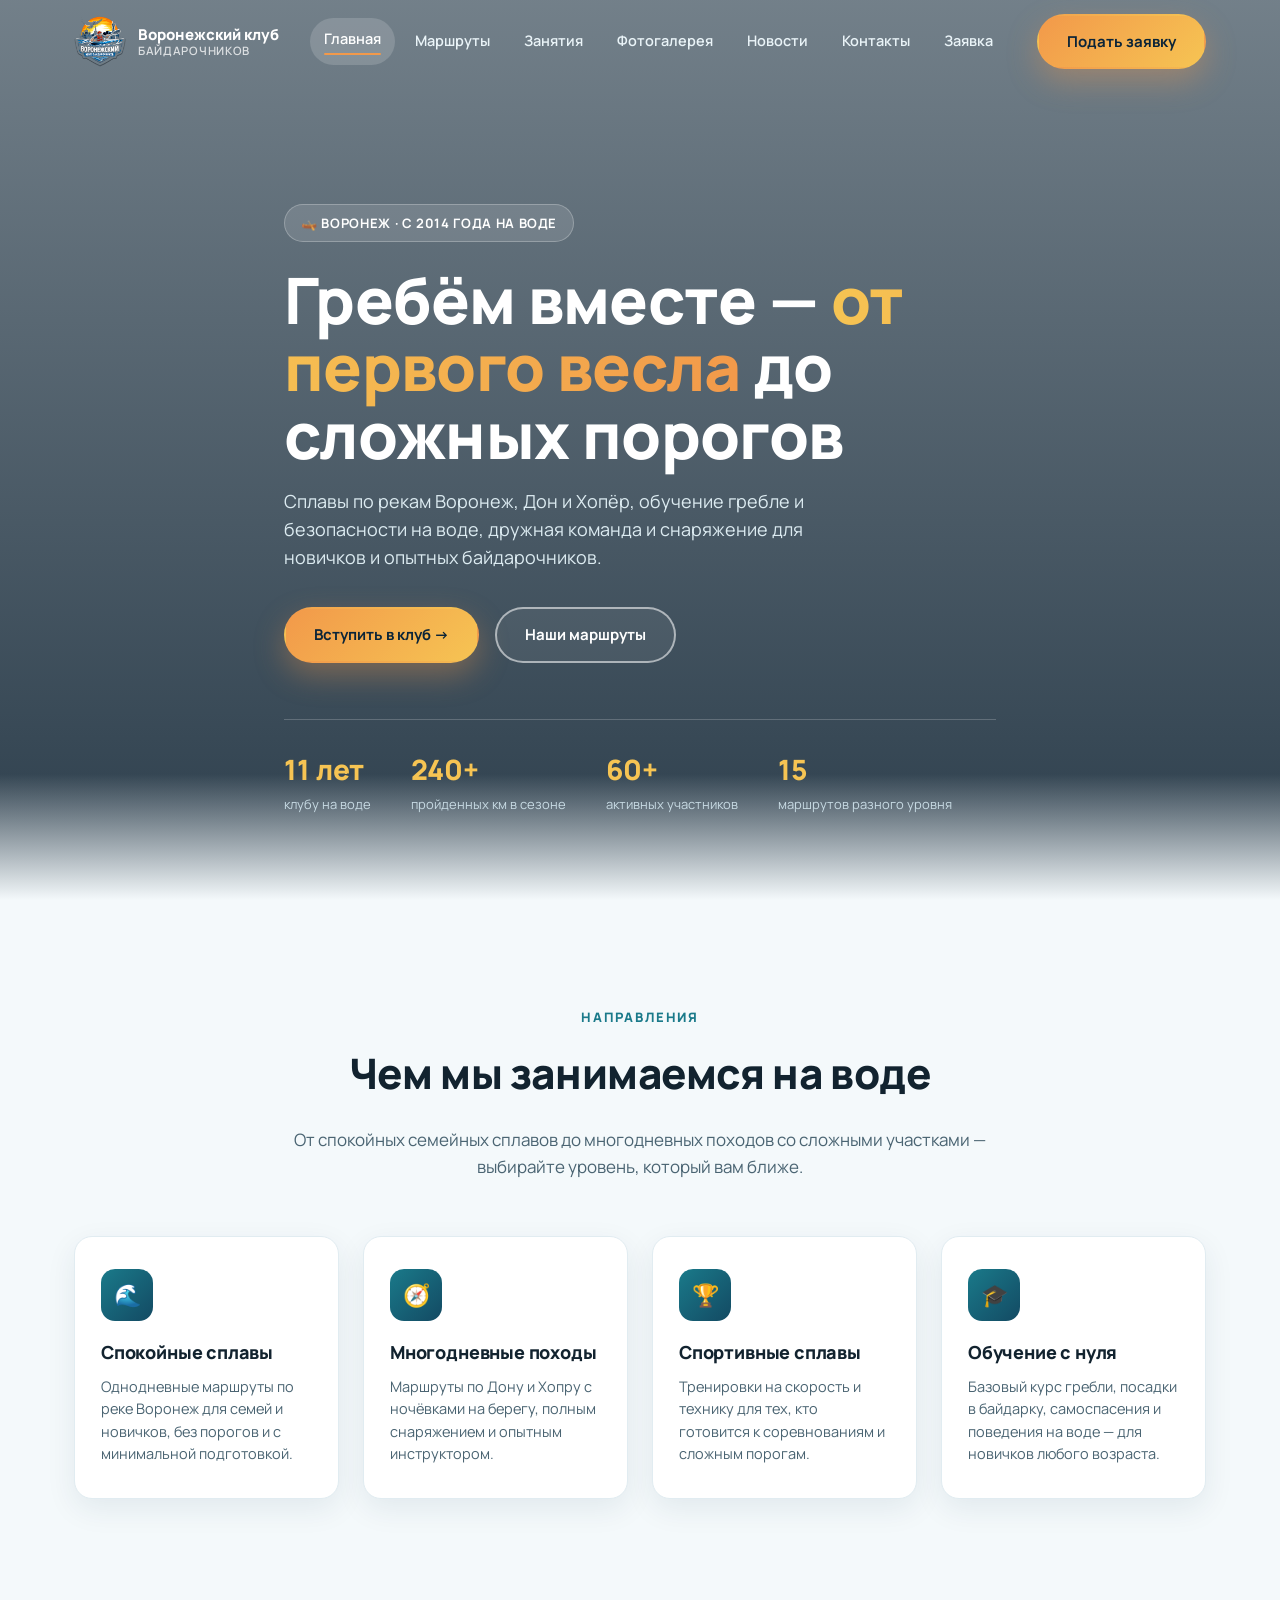
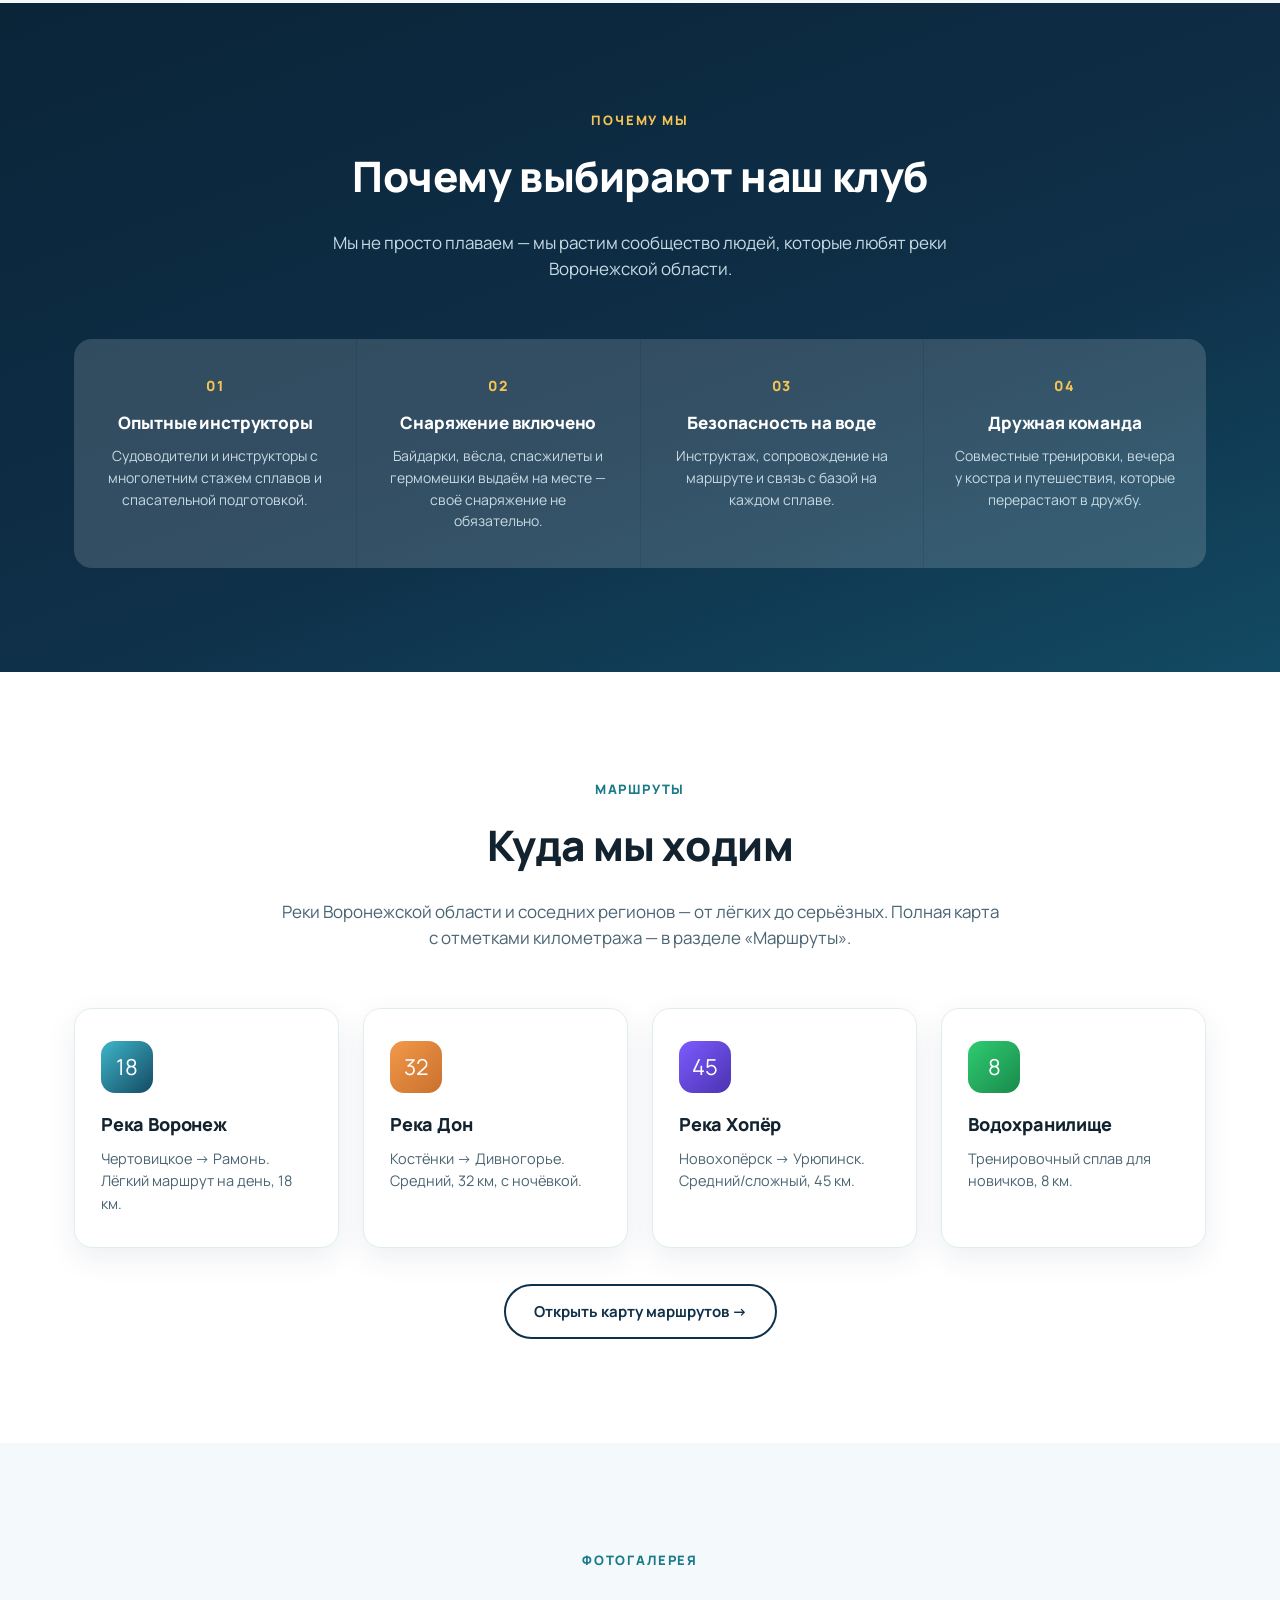
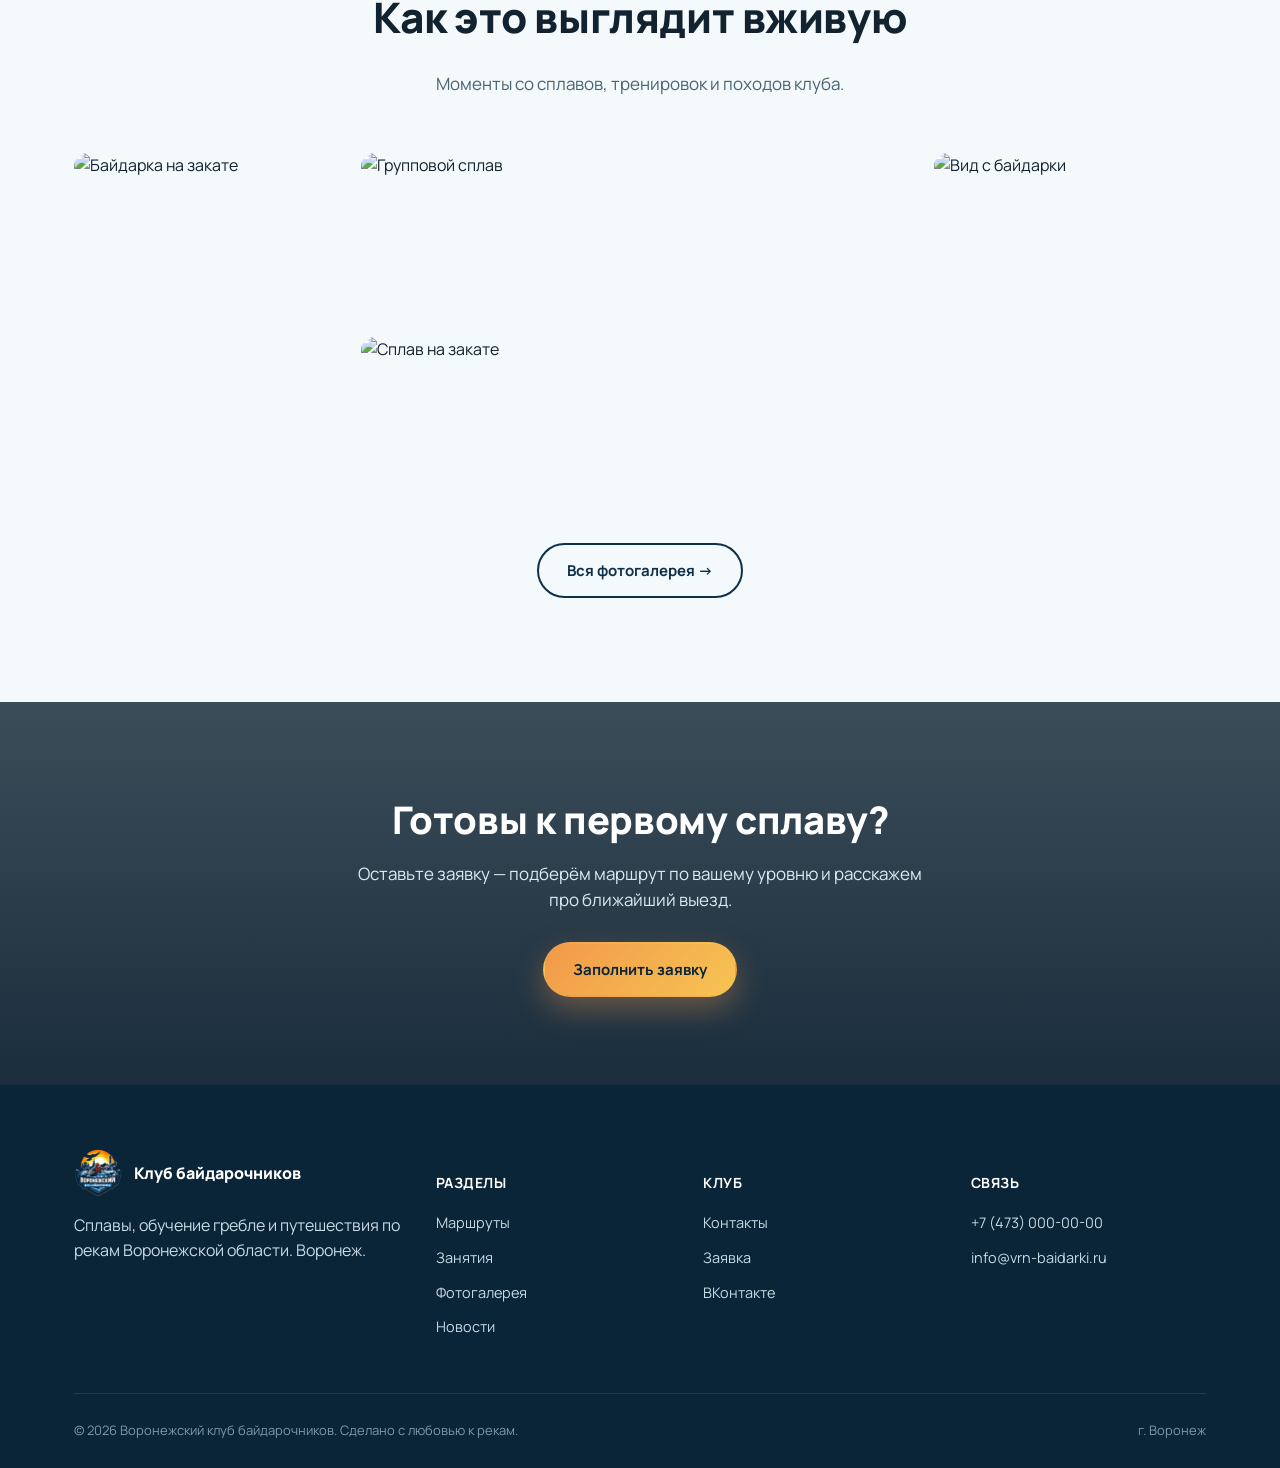
==== index.html @ e70e95c6 "Add files via upload" ====
<!DOCTYPE html>
<html lang="ru">
<head>
<meta charset="UTF-8">
<meta name="viewport" content="width=device-width, initial-scale=1.0">
<title>Воронежский клуб байдарочников — сплавы по рекам, обучение, маршруты</title>
<meta name="description" content="Воронежский клуб байдарочников: сплавы по рекам Воронеж, Дон и Хопёр, обучение гребле, маршруты с картой, фотогалерея и новости клуба.">
<link rel="icon" href="assets/logo.png" type="image/png">
<link rel="preconnect" href="https://fonts.googleapis.com">
<link href="https://fonts.googleapis.com/css2?family=Manrope:wght@400;500;600;700;800&display=swap" rel="stylesheet">
<link rel="stylesheet" href="assets/styles.css">
</head>
<body>

<header class="site-header" id="siteHeader">
  <div class="container">
    <a href="index.html" class="brand">
      <img src="assets/logo.png" alt="Логотип Воронежского клуба байдарочников">
      <div class="brand-name">Воронежский клуб<span>байдарочников</span></div>
    </a>
    <nav class="main-nav" id="mainNav">
      <a href="index.html" class="active">Главная</a>
      <a href="routes.html">Маршруты</a>
      <a href="classes.html">Занятия</a>
      <a href="gallery.html">Фотогалерея</a>
      <a href="news.html">Новости</a>
      <a href="contacts.html">Контакты</a>
      <a href="apply.html">Заявка</a>
    </nav>
    <div class="header-cta">
      <a href="apply.html" class="btn btn--sun">Подать заявку</a>
      <button class="nav-toggle" id="navToggle" aria-label="Меню">☰</button>
    </div>
  </div>
</header>

<section class="hero" id="home" style="--hero-bg:url('https://images.unsplash.com/photo-1562874749-35d09a73efbe?auto=format&fit=crop&w=2000&q=80')">
  <div class="container hero-inner">
    <span class="hero-badge">🛶 Воронеж · с 2014 года на воде</span>
    <h1>Гребём вместе — <em>от первого весла</em> до сложных порогов</h1>
    <p>Сплавы по рекам Воронеж, Дон и Хопёр, обучение гребле и безопасности на воде, дружная команда и снаряжение для новичков и опытных байдарочников.</p>
    <div class="hero-actions">
      <a href="apply.html" class="btn btn--sun">Вступить в клуб →</a>
      <a href="routes.html" class="btn btn--outline">Наши маршруты</a>
    </div>
    <div class="hero-stats">
      <div><b>11&nbsp;лет</b><span>клубу на воде</span></div>
      <div><b>240+</b><span>пройденных км в сезоне</span></div>
      <div><b>60+</b><span>активных участников</span></div>
      <div><b>15</b><span>маршрутов разного уровня</span></div>
    </div>
  </div>
</section>

<section class="section section--light">
  <div class="container">
    <div class="section-head reveal">
      <span class="section-eyebrow">Направления</span>
      <h2 class="section-title">Чем мы занимаемся на воде</h2>
      <p class="section-desc">От спокойных семейных сплавов до многодневных походов со сложными участками — выбирайте уровень, который вам ближе.</p>
    </div>
    <div class="grid-cards">
      <div class="card reveal"><div class="card-icon">🌊</div><h3>Спокойные сплавы</h3><p>Однодневные маршруты по реке Воронеж для семей и новичков, без порогов и с минимальной подготовкой.</p></div>
      <div class="card reveal"><div class="card-icon">🧭</div><h3>Многодневные походы</h3><p>Маршруты по Дону и Хопру с ночёвками на берегу, полным снаряжением и опытным инструктором.</p></div>
      <div class="card reveal"><div class="card-icon">🏆</div><h3>Спортивные сплавы</h3><p>Тренировки на скорость и технику для тех, кто готовится к соревнованиям и сложным порогам.</p></div>
      <div class="card reveal"><div class="card-icon">🎓</div><h3>Обучение с нуля</h3><p>Базовый курс гребли, посадки в байдарку, самоспасения и поведения на воде — для новичков любого возраста.</p></div>
    </div>
  </div>
</section>

<section class="section section--dark">
  <div class="container">
    <div class="section-head reveal">
      <span class="section-eyebrow">Почему мы</span>
      <h2 class="section-title">Почему выбирают наш клуб</h2>
      <p class="section-desc">Мы не просто плаваем — мы растим сообщество людей, которые любят реки Воронежской области.</p>
    </div>
    <div class="values-grid">
      <div class="value-item reveal"><span class="num">01</span><h4>Опытные инструкторы</h4><p>Судоводители и инструкторы с многолетним стажем сплавов и спасательной подготовкой.</p></div>
      <div class="value-item reveal"><span class="num">02</span><h4>Снаряжение включено</h4><p>Байдарки, вёсла, спасжилеты и гермомешки выдаём на месте — своё снаряжение не обязательно.</p></div>
      <div class="value-item reveal"><span class="num">03</span><h4>Безопасность на воде</h4><p>Инструктаж, сопровождение на маршруте и связь с базой на каждом сплаве.</p></div>
      <div class="value-item reveal"><span class="num">04</span><h4>Дружная команда</h4><p>Совместные тренировки, вечера у костра и путешествия, которые перерастают в дружбу.</p></div>
    </div>
  </div>
</section>

<section class="section section--white">
  <div class="container">
    <div class="section-head reveal">
      <span class="section-eyebrow">Маршруты</span>
      <h2 class="section-title">Куда мы ходим</h2>
      <p class="section-desc">Реки Воронежской области и соседних регионов — от лёгких до серьёзных. Полная карта с отметками километража — в разделе «Маршруты».</p>
    </div>
    <div class="grid-cards">
      <div class="card reveal"><div class="card-icon" style="background:linear-gradient(135deg,#3fb6c9,#134a63)">18</div><h3>Река Воронеж</h3><p>Чертовицкое → Рамонь. Лёгкий маршрут на день, 18 км.</p></div>
      <div class="card reveal"><div class="card-icon" style="background:linear-gradient(135deg,#f2994a,#c9702d)">32</div><h3>Река Дон</h3><p>Костёнки → Дивногорье. Средний, 32 км, с ночёвкой.</p></div>
      <div class="card reveal"><div class="card-icon" style="background:linear-gradient(135deg,#7c5cff,#4b32b0)">45</div><h3>Река Хопёр</h3><p>Новохопёрск → Урюпинск. Средний/сложный, 45 км.</p></div>
      <div class="card reveal"><div class="card-icon" style="background:linear-gradient(135deg,#2ecc71,#1a8a4c)">8</div><h3>Водохранилище</h3><p>Тренировочный сплав для новичков, 8 км.</p></div>
    </div>
    <div style="text-align:center;margin-top:36px" class="reveal">
      <a href="routes.html" class="btn btn--outline-dark">Открыть карту маршрутов →</a>
    </div>
  </div>
</section>

<section class="section section--light">
  <div class="container">
    <div class="section-head reveal">
      <span class="section-eyebrow">Фотогалерея</span>
      <h2 class="section-title">Как это выглядит вживую</h2>
      <p class="section-desc">Моменты со сплавов, тренировок и походов клуба.</p>
    </div>
    <div class="gallery-grid reveal">
      <a href="https://images.unsplash.com/photo-1436162716854-dcb9157bfac1?auto=format&fit=crop&w=800&q=75" class="g-tall" target="_blank" rel="noopener"><img src="https://images.unsplash.com/photo-1436162716854-dcb9157bfac1?auto=format&fit=crop&w=800&q=75" alt="Байдарка на закате"></a>
      <a href="https://images.unsplash.com/photo-1551158025-b74e9d4f3617?auto=format&fit=crop&w=900&q=75" class="g-wide" target="_blank" rel="noopener"><img src="https://images.unsplash.com/photo-1551158025-b74e9d4f3617?auto=format&fit=crop&w=900&q=75" alt="Групповой сплав"></a>
      <a href="https://images.unsplash.com/photo-1696469014188-e6d7ea983c56?auto=format&fit=crop&w=800&q=75" target="_blank" rel="noopener"><img src="https://images.unsplash.com/photo-1696469014188-e6d7ea983c56?auto=format&fit=crop&w=800&q=75" alt="Вид с байдарки"></a>
      <a href="https://images.unsplash.com/photo-1654022911672-df5379211106?auto=format&fit=crop&w=800&q=75" target="_blank" rel="noopener"><img src="https://images.unsplash.com/photo-1654022911672-df5379211106?auto=format&fit=crop&w=800&q=75" alt="Сплав на закате"></a>
    </div>
    <div style="text-align:center;margin-top:36px" class="reveal">
      <a href="gallery.html" class="btn btn--outline-dark">Вся фотогалерея →</a>
    </div>
  </div>
</section>

<section class="section section--cta" style="--hero-bg:url('https://images.unsplash.com/photo-1551158025-b74e9d4f3617?auto=format&fit=crop&w=2000&q=80')">
  <div class="container cta-inner reveal">
    <h2>Готовы к первому сплаву?</h2>
    <p>Оставьте заявку — подберём маршрут по вашему уровню и расскажем про ближайший выезд.</p>
    <a href="apply.html" class="btn btn--sun">Заполнить заявку</a>
  </div>
</section>

<footer class="site-footer">
  <div class="container">
    <div class="footer-top">
      <div>
        <div class="footer-brand">
          <img src="assets/logo.png" alt="Логотип клуба">
          <span>Клуб байдарочников</span>
        </div>
        <p>Сплавы, обучение гребле и путешествия по рекам Воронежской области. Воронеж.</p>
      </div>
      <div>
        <h5>Разделы</h5>
        <ul>
          <li><a href="routes.html">Маршруты</a></li>
          <li><a href="classes.html">Занятия</a></li>
          <li><a href="gallery.html">Фотогалерея</a></li>
          <li><a href="news.html">Новости</a></li>
        </ul>
      </div>
      <div>
        <h5>Клуб</h5>
        <ul>
          <li><a href="contacts.html">Контакты</a></li>
          <li><a href="apply.html">Заявка</a></li>
          <li><a href="#">ВКонтакте</a></li>
        </ul>
      </div>
      <div>
        <h5>Связь</h5>
        <ul>
          <li><a href="tel:+74730000000">+7 (473) 000-00-00</a></li>
          <li><a href="mailto:info@vrn-baidarki.ru">info@vrn-baidarki.ru</a></li>
        </ul>
      </div>
    </div>
    <div class="footer-bottom">
      <span>© 2026 Воронежский клуб байдарочников. Сделано с любовью к рекам.</span>
      <span>г. Воронеж</span>
    </div>
  </div>
</footer>

<script src="assets/script.js"></script>
</body>
</html>
---- assets/styles.css ----
/* =========================================================
   Воронежский клуб байдарочников — стили
   Палитра "вода": глубокий тёмно-синий/бирюзовый + белый + закатный оранжевый акцент
   ========================================================= */

:root{
  --navy-deep:#0a2438;
  --navy:#0f3049;
  --navy-soft:#134a63;
  --teal:#1a7a8a;
  --teal-light:#3fb6c9;
  --sun:#f2994a;
  --sun-soft:#f6c453;
  --white:#ffffff;
  --off-white:#f4f9fb;
  --ink:#12232f;
  --ink-soft:#4a6472;
  --line:#e1ecf1;
  --shadow: 0 20px 50px rgba(10,36,56,.18);
  --radius: 18px;
  --container: 1180px;
  --ease: cubic-bezier(.22,.61,.36,1);
}

*,*::before,*::after{box-sizing:border-box;}
html{scroll-behavior:smooth;}
body{
  margin:0;
  font-family:"Manrope","Segoe UI",system-ui,-apple-system,sans-serif;
  color:var(--ink);
  background:var(--off-white);
  line-height:1.55;
  -webkit-font-smoothing:antialiased;
}
h1,h2,h3,h4{
  font-family:"Manrope",sans-serif;
  font-weight:800;
  margin:0 0 .5em;
  letter-spacing:-.01em;
}
p{margin:0 0 1em;}
a{color:inherit;text-decoration:none;}
img{max-width:100%;display:block;}
ul{margin:0;padding:0;list-style:none;}
.container{
  width:100%;
  max-width:var(--container);
  margin:0 auto;
  padding:0 24px;
}
.section{padding:104px 0;position:relative;overflow:hidden;}
.section--light{background:var(--off-white);}
.section--white{background:var(--white);}
.section--dark{
  background:linear-gradient(160deg,var(--navy-deep),var(--navy) 60%,var(--navy-soft));
  color:var(--white);
}
.section--dark .section-eyebrow{color:var(--sun-soft);}
.section--dark .section-desc{color:#c7dae3;}
.section-head{
  max-width:720px;
  margin:0 auto 56px;
  text-align:center;
}
.section-eyebrow{
  display:inline-block;
  font-size:13px;
  font-weight:800;
  letter-spacing:.14em;
  text-transform:uppercase;
  color:var(--teal);
  margin-bottom:14px;
}
.section-title{font-size:clamp(28px,4vw,42px);}
.section-desc{color:var(--ink-soft);font-size:17px;}

/* ---------- Buttons ---------- */
.btn{
  display:inline-flex;
  align-items:center;
  gap:10px;
  padding:14px 28px;
  border-radius:999px;
  font-weight:700;
  font-size:15px;
  border:2px solid transparent;
  cursor:pointer;
  transition:transform .25s var(--ease), box-shadow .25s var(--ease), background .25s, color .25s, border-color .25s;
  white-space:nowrap;
}
.btn--sun{
  background:linear-gradient(135deg,var(--sun),var(--sun-soft));
  color:var(--navy-deep);
  box-shadow:0 12px 30px rgba(242,153,74,.35);
}
.btn--sun:hover{transform:translateY(-2px);box-shadow:0 16px 36px rgba(242,153,74,.45);}
.btn--outline{
  border-color:rgba(255,255,255,.55);
  color:#fff;
  background:rgba(255,255,255,.06);
}
.btn--outline:hover{background:rgba(255,255,255,.16);transform:translateY(-2px);}
.btn--outline-dark{
  border-color:var(--navy);
  color:var(--navy);
}
.btn--outline-dark:hover{background:var(--navy);color:#fff;transform:translateY(-2px);}
.btn--block{width:100%;justify-content:center;}

/* ---------- Header ---------- */
.site-header{
  position:fixed;
  top:0;left:0;right:0;
  z-index:1000;
  padding:14px 0;
  transition:background .3s var(--ease), box-shadow .3s var(--ease), padding .3s var(--ease);
}
.site-header.is-scrolled{
  background:rgba(10,36,56,.92);
  backdrop-filter:blur(10px);
  box-shadow:0 8px 24px rgba(0,0,0,.15);
  padding:8px 0;
}
.site-header .container{
  display:flex;
  align-items:center;
  justify-content:space-between;
  gap:24px;
}
.brand{display:flex;align-items:center;gap:12px;color:#fff;}
.brand img{height:52px;width:52px;object-fit:contain;transition:height .3s var(--ease),width .3s var(--ease);}
.site-header.is-scrolled .brand img{height:42px;width:42px;}
.brand-name{font-weight:800;font-size:15px;line-height:1.2;}
.brand-name span{display:block;font-weight:600;font-size:11.5px;opacity:.75;letter-spacing:.06em;text-transform:uppercase;}
.main-nav{display:flex;align-items:center;gap:6px;}
.main-nav a{
  color:#eaf4f8;
  font-size:14.5px;
  font-weight:600;
  padding:10px 14px;
  border-radius:999px;
  transition:background .2s,color .2s;
}
.main-nav a:hover{background:rgba(255,255,255,.12);}
.header-cta{display:flex;align-items:center;gap:10px;}
.nav-toggle{display:none;background:none;border:none;color:#fff;font-size:26px;cursor:pointer;}

/* ---------- Hero ---------- */
.hero{
  position:relative;
  min-height:100vh;
  display:flex;
  align-items:center;
  color:#fff;
  background:linear-gradient(180deg,rgba(8,28,44,.55),rgba(8,28,44,.85)),
             var(--hero-bg) center/cover no-repeat;
}
.hero::after{
  content:"";
  position:absolute;inset:0;
  background:linear-gradient(0deg,var(--off-white) 0%, rgba(244,249,251,0) 14%);
  pointer-events:none;
}
.hero-inner{
  position:relative;
  z-index:2;
  padding-top:120px;
  max-width:760px;
}
.hero-badge{
  display:inline-flex;
  align-items:center;
  gap:8px;
  background:rgba(255,255,255,.12);
  border:1px solid rgba(255,255,255,.25);
  padding:8px 16px;
  border-radius:999px;
  font-size:13px;
  font-weight:700;
  letter-spacing:.05em;
  text-transform:uppercase;
  margin-bottom:24px;
}
.hero h1{
  font-size:clamp(34px,6vw,64px);
  line-height:1.05;
  margin-bottom:20px;
}
.hero h1 em{
  font-style:normal;
  background:linear-gradient(90deg,var(--sun-soft),var(--sun));
  -webkit-background-clip:text;
  background-clip:text;
  color:transparent;
}
.hero p{
  font-size:18px;
  color:#dcebf1;
  max-width:560px;
  margin-bottom:36px;
}
.hero-actions{display:flex;gap:16px;flex-wrap:wrap;margin-bottom:56px;}
.hero-stats{
  display:flex;
  gap:40px;
  flex-wrap:wrap;
  border-top:1px solid rgba(255,255,255,.2);
  padding-top:28px;
}
.hero-stats div b{
  display:block;
  font-size:28px;
  font-weight:800;
  color:var(--sun-soft);
}
.hero-stats div span{font-size:13px;color:#c7dae3;}

/* ---------- Direction cards ---------- */
.grid-cards{
  display:grid;
  grid-template-columns:repeat(4,1fr);
  gap:24px;
}
.card{
  background:#fff;
  border-radius:var(--radius);
  padding:32px 26px;
  box-shadow:0 10px 30px rgba(15,48,73,.08);
  border:1px solid var(--line);
  transition:transform .3s var(--ease), box-shadow .3s var(--ease);
}
.card:hover{transform:translateY(-6px);box-shadow:var(--shadow);}
.card-icon{
  width:52px;height:52px;
  border-radius:14px;
  display:flex;align-items:center;justify-content:center;
  background:linear-gradient(135deg,var(--teal),var(--navy-soft));
  color:#fff;
  margin-bottom:18px;
  font-size:22px;
}
.card h3{font-size:18px;}
.card p{color:var(--ink-soft);font-size:14.5px;margin:0;}

/* ---------- Почему секция (dark, icon row) ---------- */
.values-grid{
  display:grid;
  grid-template-columns:repeat(4,1fr);
  gap:1px;
  background:rgba(255,255,255,.12);
  border-radius:var(--radius);
  overflow:hidden;
}
.value-item{
  background:rgba(255,255,255,.04);
  padding:36px 28px;
  text-align:center;
}
.value-item .num{
  font-size:14px;
  font-weight:800;
  color:var(--sun-soft);
  letter-spacing:.1em;
  margin-bottom:14px;
  display:block;
}
.value-item h4{color:#fff;font-size:17px;}
.value-item p{color:#c7dae3;font-size:14px;margin:0;}

/* ---------- Маршруты / карта ---------- */
.routes-layout{
  display:grid;
  grid-template-columns:.9fr 1.1fr;
  gap:44px;
  align-items:stretch;
}
.routes-list{display:flex;flex-direction:column;gap:14px;}
.route-item{
  display:flex;
  align-items:center;
  gap:16px;
  background:#fff;
  border:1px solid var(--line);
  border-radius:14px;
  padding:16px 18px;
  cursor:pointer;
  transition:border-color .2s, box-shadow .2s, transform .2s;
}
.route-item:hover, .route-item.is-active{
  border-color:var(--teal-light);
  box-shadow:0 10px 26px rgba(26,122,138,.14);
  transform:translateX(4px);
}
.route-color{width:12px;height:12px;border-radius:50%;flex:none;}
.route-item h4{margin:0 0 2px;font-size:15.5px;}
.route-item span{font-size:13px;color:var(--ink-soft);}
.route-km{
  margin-left:auto;
  font-weight:800;
  font-size:14px;
  color:var(--navy);
  background:var(--off-white);
  padding:6px 12px;
  border-radius:999px;
  flex:none;
}
#routes-map{
  width:100%;
  height:100%;
  min-height:460px;
  border-radius:var(--radius);
  box-shadow:var(--shadow);
  border:6px solid #fff;
}
.map-note{
  margin-top:14px;
  font-size:13px;
  color:var(--ink-soft);
}
.leaflet-popup-content b{color:var(--navy);}

/* ---------- Занятия ---------- */
.schedule-table{
  width:100%;
  border-collapse:separate;
  border-spacing:0 12px;
}
.schedule-table th{
  text-align:left;
  font-size:12.5px;
  text-transform:uppercase;
  letter-spacing:.08em;
  color:var(--ink-soft);
  padding:0 20px 6px;
}
.schedule-table td{
  background:#fff;
  padding:18px 20px;
  border-top:1px solid var(--line);
  border-bottom:1px solid var(--line);
  font-size:15px;
}
.schedule-table tr td:first-child{border-left:1px solid var(--line);border-radius:14px 0 0 14px;font-weight:700;}
.schedule-table tr td:last-child{border-right:1px solid var(--line);border-radius:0 14px 14px 0;}
.level-tag{
  display:inline-block;
  padding:4px 12px;
  border-radius:999px;
  font-size:12.5px;
  font-weight:700;
  background:rgba(26,122,138,.12);
  color:var(--teal);
}
.level-tag.adv{background:rgba(242,153,74,.15);color:#c9702d;}

/* ---------- Галерея ---------- */
.gallery-grid{
  display:grid;
  grid-template-columns:repeat(4,1fr);
  grid-auto-rows:170px;
  gap:14px;
}
.gallery-grid a{
  position:relative;
  border-radius:14px;
  overflow:hidden;
  display:block;
}
.gallery-grid img{width:100%;height:100%;object-fit:cover;transition:transform .5s var(--ease);}
.gallery-grid a:hover img{transform:scale(1.08);}
.gallery-grid a::after{
  content:"";
  position:absolute;inset:0;
  background:linear-gradient(0deg,rgba(10,36,56,.45),transparent 50%);
  opacity:0;transition:opacity .3s;
}
.gallery-grid a:hover::after{opacity:1;}
.g-tall{grid-row:span 2;}
.g-wide{grid-column:span 2;}

/* ---------- Новости ---------- */
.news-grid{
  display:grid;
  grid-template-columns:repeat(3,1fr);
  gap:24px;
}
.news-card{
  background:rgba(255,255,255,.05);
  border:1px solid rgba(255,255,255,.14);
  border-radius:var(--radius);
  overflow:hidden;
  transition:transform .3s var(--ease);
}
.news-card:hover{transform:translateY(-6px);}
.news-card img{height:180px;object-fit:cover;}
.news-body{padding:22px;}
.news-date{font-size:12.5px;color:var(--sun-soft);font-weight:700;letter-spacing:.05em;text-transform:uppercase;margin-bottom:10px;display:block;}
.news-card h3{font-size:17px;color:#fff;}
.news-card p{color:#c7dae3;font-size:14px;margin:0 0 14px;}
.news-card .read-more{font-size:13.5px;font-weight:700;color:var(--sun-soft);}

/* ---------- Контакты ---------- */
.contacts-layout{
  display:grid;
  grid-template-columns:1fr 1fr;
  gap:44px;
  align-items:start;
}
.contact-row{
  display:flex;
  gap:16px;
  padding:18px 0;
  border-bottom:1px solid var(--line);
}
.contact-row:last-child{border-bottom:none;}
.contact-icon{
  width:44px;height:44px;border-radius:12px;
  background:var(--off-white);
  display:flex;align-items:center;justify-content:center;
  color:var(--teal);font-size:19px;flex:none;
}
.contact-row h4{margin:0 0 2px;font-size:15px;}
.contact-row p{margin:0;color:var(--ink-soft);font-size:14.5px;}
#contacts-map{width:100%;height:340px;border-radius:var(--radius);box-shadow:var(--shadow);border:6px solid #fff;}
.social-links{display:flex;gap:12px;margin-top:20px;}
.social-links a{
  width:42px;height:42px;border-radius:50%;
  background:var(--off-white);
  display:flex;align-items:center;justify-content:center;
  color:var(--navy);font-size:17px;
  transition:background .2s,color .2s;
}
.social-links a:hover{background:var(--navy);color:#fff;}

/* ---------- Заявка ---------- */
.apply-layout{
  display:grid;
  grid-template-columns:.9fr 1.1fr;
  gap:50px;
  align-items:center;
}
.apply-form{
  background:rgba(255,255,255,.96);
  color:var(--ink);
  border-radius:var(--radius);
  padding:38px;
  box-shadow:var(--shadow);
}
.form-row{display:grid;grid-template-columns:1fr 1fr;gap:16px;margin-bottom:16px;}
.form-field{display:flex;flex-direction:column;gap:6px;}
.form-field.full{grid-column:1/-1;}
.form-field label{font-size:13px;font-weight:700;color:var(--ink-soft);}
.form-field input,.form-field select,.form-field textarea{
  padding:13px 14px;
  border-radius:10px;
  border:1.5px solid var(--line);
  font-family:inherit;
  font-size:14.5px;
  background:var(--off-white);
  transition:border-color .2s, background .2s;
}
.form-field input:focus,.form-field select:focus,.form-field textarea:focus{
  outline:none;
  border-color:var(--teal-light);
  background:#fff;
}
.form-note{font-size:12.5px;color:var(--ink-soft);margin-top:12px;}
.form-success{
  display:none;
  background:rgba(26,122,138,.1);
  border:1px solid var(--teal-light);
  color:var(--teal);
  padding:14px 16px;
  border-radius:12px;
  font-size:14px;
  font-weight:600;
  margin-top:16px;
}
.form-success.show{display:block;}
.apply-points{list-style:none;margin:28px 0 0;padding:0;}
.apply-points li{
  display:flex;gap:14px;margin-bottom:18px;color:#dcebf1;font-size:15px;
}
.apply-points li b{color:#fff;}
.apply-points .chk{
  width:28px;height:28px;border-radius:50%;
  background:rgba(242,153,74,.18);
  color:var(--sun-soft);
  display:flex;align-items:center;justify-content:center;
  flex:none;font-weight:800;
}

/* ---------- Footer ---------- */
.site-footer{
  background:var(--navy-deep);
  color:#c7dae3;
  padding:64px 0 28px;
}
.footer-top{
  display:grid;
  grid-template-columns:1.4fr 1fr 1fr 1fr;
  gap:32px;
  padding-bottom:44px;
  border-bottom:1px solid rgba(255,255,255,.1);
}
.footer-brand{display:flex;align-items:center;gap:12px;margin-bottom:16px;}
.footer-brand img{height:48px;width:48px;}
.footer-brand span{font-weight:800;color:#fff;font-size:16px;}
.site-footer h5{color:#fff;font-size:14px;margin-bottom:16px;letter-spacing:.04em;text-transform:uppercase;}
.site-footer ul li{margin-bottom:10px;}
.site-footer ul a{font-size:14.5px;color:#c7dae3;transition:color .2s;}
.site-footer ul a:hover{color:var(--sun-soft);}
.footer-bottom{
  display:flex;justify-content:space-between;align-items:center;
  padding-top:26px;font-size:13px;color:#7d99a8;flex-wrap:wrap;gap:12px;
}

/* ---------- Reveal animation ---------- */
.reveal{opacity:0;transform:translateY(28px);transition:opacity .7s var(--ease), transform .7s var(--ease);}
.reveal.is-visible{opacity:1;transform:translateY(0);}

/* ---------- Responsive ---------- */
@media(max-width:1024px){
  .grid-cards{grid-template-columns:repeat(2,1fr);}
  .values-grid{grid-template-columns:repeat(2,1fr);}
  .routes-layout,.contacts-layout,.apply-layout{grid-template-columns:1fr;}
  .news-grid{grid-template-columns:repeat(2,1fr);}
  .gallery-grid{grid-template-columns:repeat(3,1fr);}
  .main-nav{display:none;}
  .nav-toggle{display:block;}
}
@media(max-width:640px){
  .section{padding:72px 0;}
  .grid-cards{grid-template-columns:1fr;}
  .values-grid{grid-template-columns:1fr;}
  .news-grid{grid-template-columns:1fr;}
  .gallery-grid{grid-template-columns:repeat(2,1fr);}
  .g-wide{grid-column:span 1;}
  .form-row{grid-template-columns:1fr;}
  .footer-top{grid-template-columns:1fr 1fr;}
  .hero-stats{gap:24px;}
}

/* =========================================================
   Многостраничность: активный пункт, страница-герой, CTA
   ========================================================= */
.main-nav a.active{
  background:rgba(255,255,255,.16);
  color:#fff;
}
.main-nav a.active::after{
  content:"";
  display:block;
  height:2px;
  margin-top:3px;
  border-radius:2px;
  background:var(--sun);
}

/* Внутренний герой (меньше основного) */
.page-hero{
  position:relative;
  padding:170px 0 70px;
  color:#fff;
  background:linear-gradient(180deg,rgba(8,28,44,.62),rgba(8,28,44,.9)),
             var(--hero-bg) center/cover no-repeat;
}
.page-hero-eyebrow{
  display:inline-block;
  font-size:13px;font-weight:800;letter-spacing:.14em;text-transform:uppercase;
  color:var(--sun-soft);margin-bottom:14px;
}
.page-hero h1{font-size:clamp(30px,5vw,50px);line-height:1.08;margin-bottom:14px;}
.page-hero p{font-size:18px;color:#dcebf1;max-width:620px;margin:0;}

/* CTA-полоса */
.section--cta{
  position:relative;
  padding:88px 0;
  color:#fff;
  text-align:center;
  background:linear-gradient(180deg,rgba(8,28,44,.78),rgba(8,28,44,.92)),
            var(--hero-bg) center/cover no-repeat;
}
.cta-inner{max-width:640px;}
.cta-inner h2{font-size:clamp(26px,4vw,38px);margin-bottom:12px;}
.cta-inner p{color:#dcebf1;font-size:17px;margin-bottom:28px;}

/* Новости на светлом фоне (страница новостей) */
.news-card--light{
  background:#fff;
  border:1px solid var(--line);
}
.news-card--light h3{color:var(--ink);}
.news-card--light p{color:var(--ink-soft);}
.news-card--light .news-date{color:var(--teal);}

/* Полная галерея — больше строк */
.gallery-grid--full{grid-auto-rows:190px;}
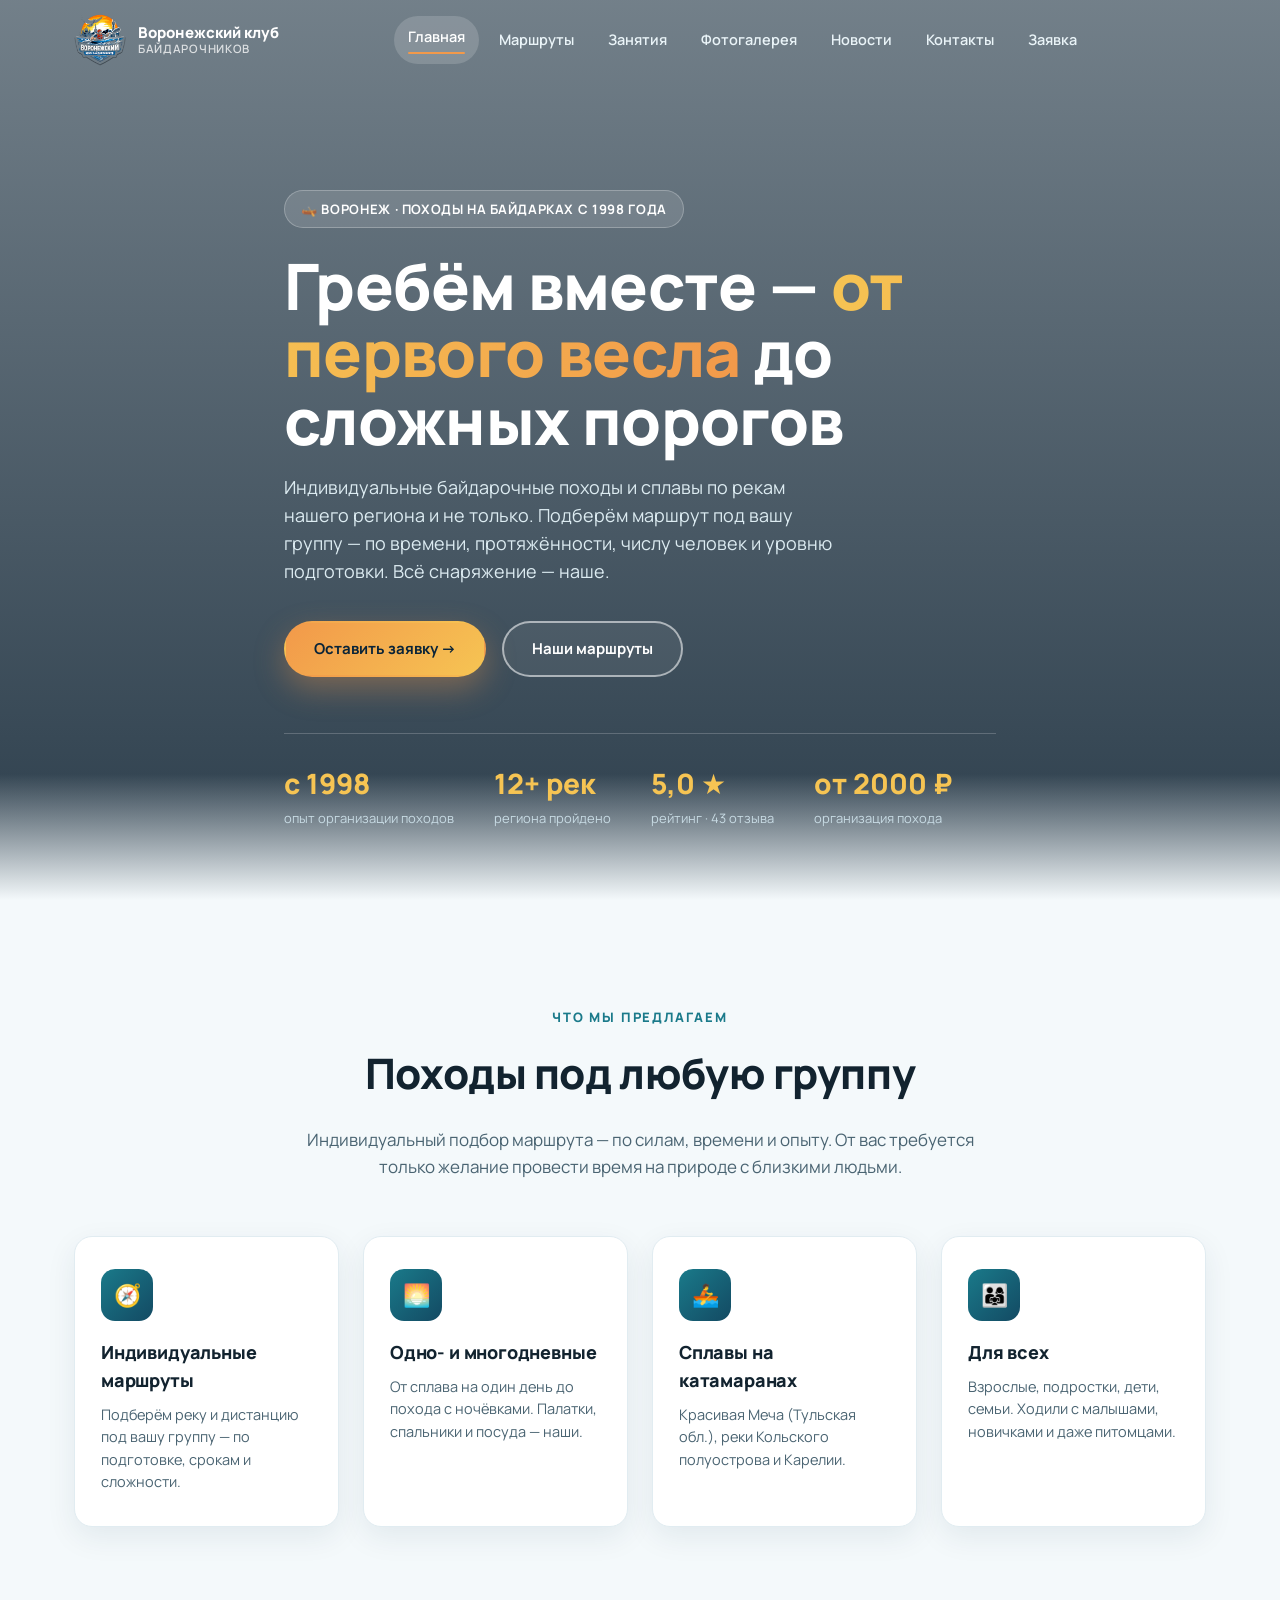
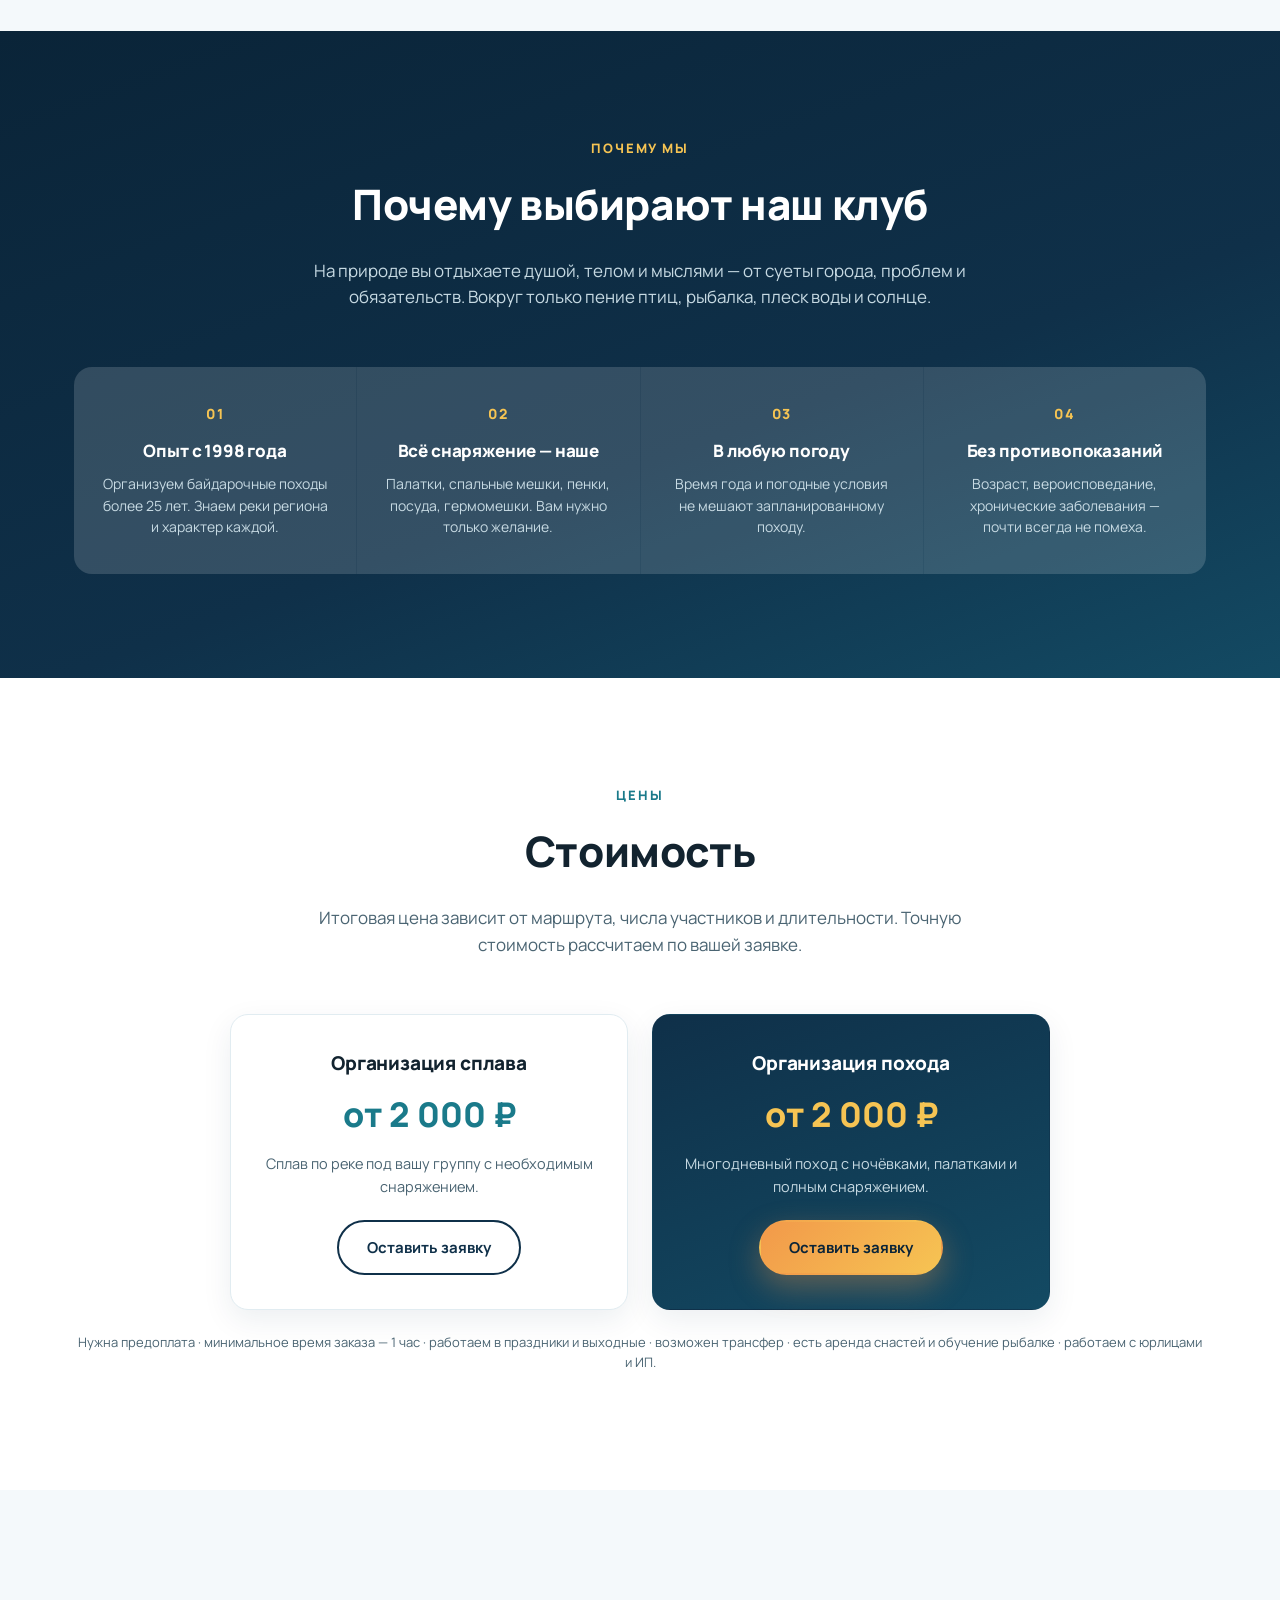
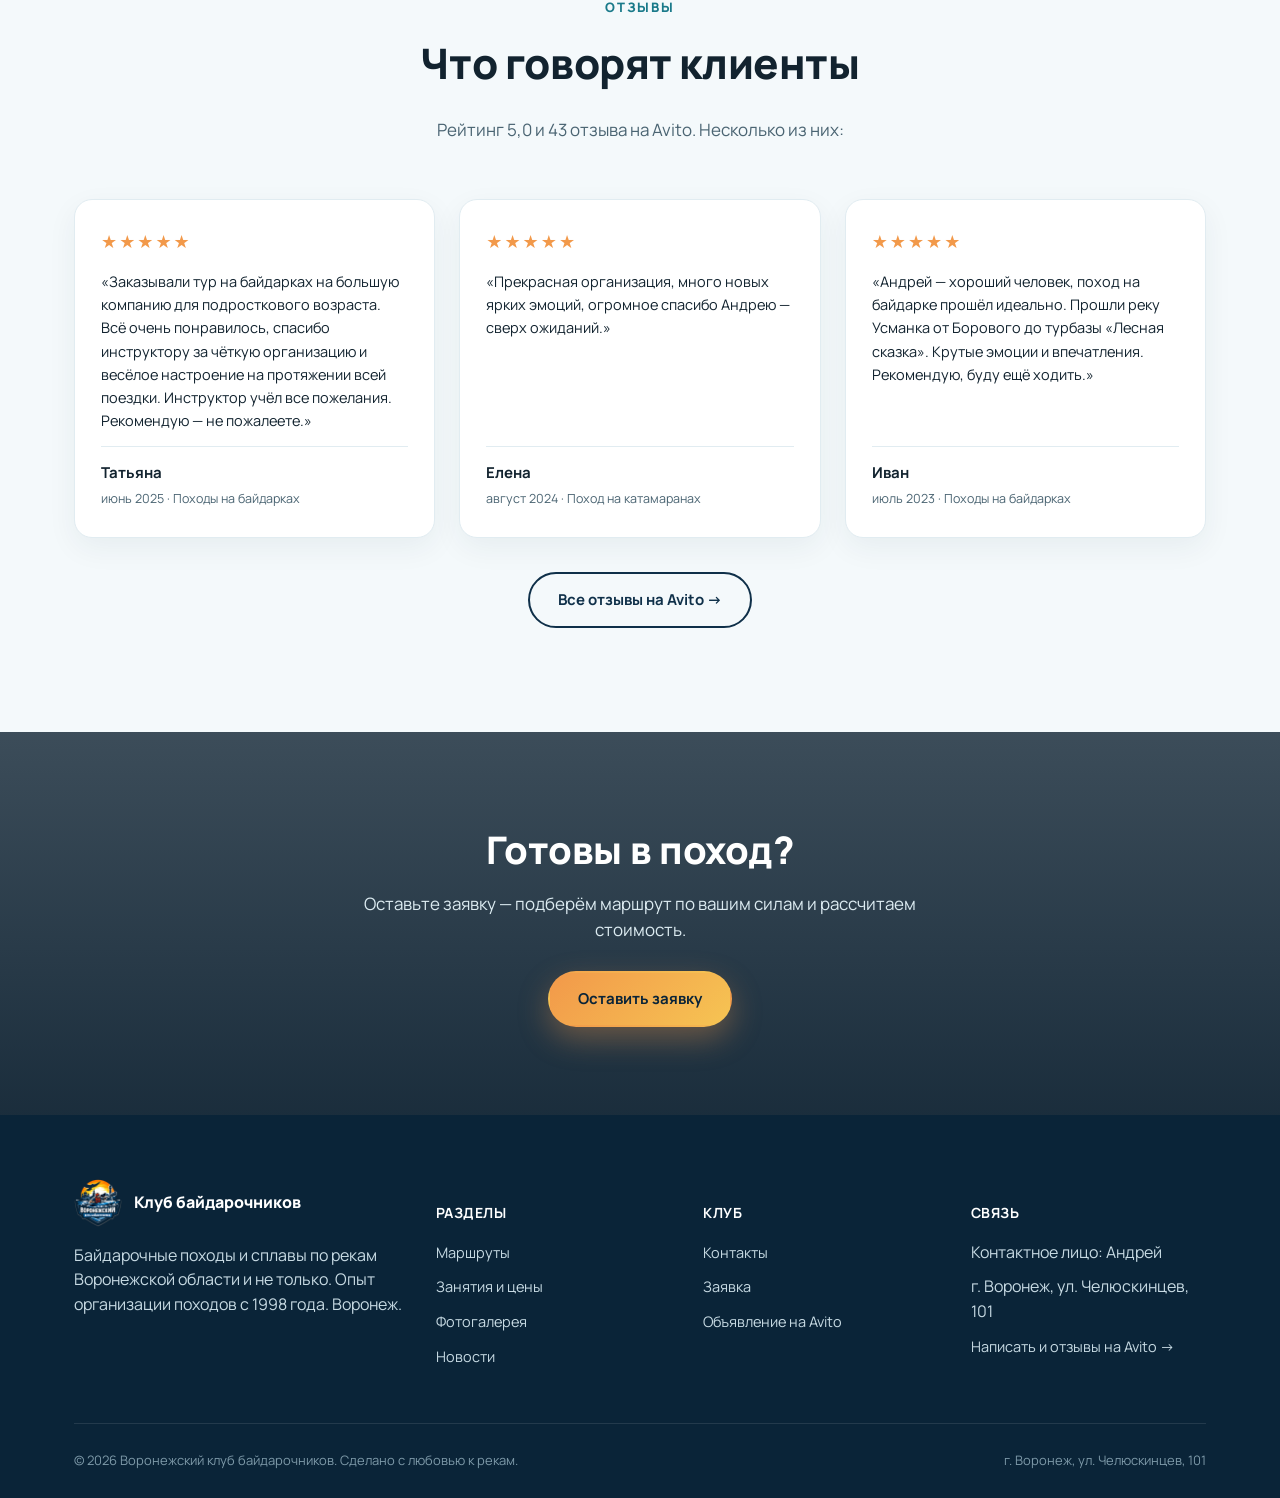
==== commit 0758004d: "Add files via upload" ====
--- a/index.html
+++ b/index.html
@@ -3,8 +3,8 @@
 <head>
 <meta charset="UTF-8">
 <meta name="viewport" content="width=device-width, initial-scale=1.0">
-<title>Воронежский клуб байдарочников — сплавы по рекам, обучение, маршруты</title>
-<meta name="description" content="Воронежский клуб байдарочников: сплавы по рекам Воронеж, Дон и Хопёр, обучение гребле, маршруты с картой, фотогалерея и новости клуба.">
+<title>Воронежский клуб байдарочников — походы и сплавы по рекам</title>
+<meta name="description" content="Байдарочные походы и сплавы по рекам Воронежской области и не только. Индивидуальные маршруты, всё снаряжение, опыт с 1998 года. Организация похода и сплава от 2000 ₽.">
 <link rel="icon" href="assets/logo.png" type="image/png">
 <link rel="preconnect" href="https://fonts.googleapis.com">
 <link href="https://fonts.googleapis.com/css2?family=Manrope:wght@400;500;600;700;800&display=swap" rel="stylesheet">
@@ -28,7 +28,6 @@
       <a href="apply.html">Заявка</a>
     </nav>
     <div class="header-cta">
-      <a href="apply.html" class="btn btn--sun">Подать заявку</a>
       <button class="nav-toggle" id="navToggle" aria-label="Меню">☰</button>
     </div>
   </div>
@@ -36,18 +35,18 @@
 
 <section class="hero" id="home" style="--hero-bg:url('https://images.unsplash.com/photo-1562874749-35d09a73efbe?auto=format&fit=crop&w=2000&q=80')">
   <div class="container hero-inner">
-    <span class="hero-badge">🛶 Воронеж · с 2014 года на воде</span>
+    <span class="hero-badge">🛶 Воронеж · походы на байдарках с 1998 года</span>
     <h1>Гребём вместе — <em>от первого весла</em> до сложных порогов</h1>
-    <p>Сплавы по рекам Воронеж, Дон и Хопёр, обучение гребле и безопасности на воде, дружная команда и снаряжение для новичков и опытных байдарочников.</p>
+    <p>Индивидуальные байдарочные походы и сплавы по рекам нашего региона и не только. Подберём маршрут под вашу группу — по времени, протяжённости, числу человек и уровню подготовки. Всё снаряжение — наше.</p>
     <div class="hero-actions">
-      <a href="apply.html" class="btn btn--sun">Вступить в клуб →</a>
+      <a href="apply.html" class="btn btn--sun">Оставить заявку →</a>
       <a href="routes.html" class="btn btn--outline">Наши маршруты</a>
     </div>
     <div class="hero-stats">
-      <div><b>11&nbsp;лет</b><span>клубу на воде</span></div>
-      <div><b>240+</b><span>пройденных км в сезоне</span></div>
-      <div><b>60+</b><span>активных участников</span></div>
-      <div><b>15</b><span>маршрутов разного уровня</span></div>
+      <div><b>с 1998</b><span>опыт организации походов</span></div>
+      <div><b>12+ рек</b><span>региона пройдено</span></div>
+      <div><b>5,0 ★</b><span>рейтинг · 43 отзыва</span></div>
+      <div><b>от 2000 ₽</b><span>организация похода</span></div>
     </div>
   </div>
 </section>
@@ -55,15 +54,15 @@
 <section class="section section--light">
   <div class="container">
     <div class="section-head reveal">
-      <span class="section-eyebrow">Направления</span>
-      <h2 class="section-title">Чем мы занимаемся на воде</h2>
-      <p class="section-desc">От спокойных семейных сплавов до многодневных походов со сложными участками — выбирайте уровень, который вам ближе.</p>
+      <span class="section-eyebrow">Что мы предлагаем</span>
+      <h2 class="section-title">Походы под любую группу</h2>
+      <p class="section-desc">Индивидуальный подбор маршрута — по силам, времени и опыту. От вас требуется только желание провести время на природе с близкими людьми.</p>
     </div>
     <div class="grid-cards">
-      <div class="card reveal"><div class="card-icon">🌊</div><h3>Спокойные сплавы</h3><p>Однодневные маршруты по реке Воронеж для семей и новичков, без порогов и с минимальной подготовкой.</p></div>
-      <div class="card reveal"><div class="card-icon">🧭</div><h3>Многодневные походы</h3><p>Маршруты по Дону и Хопру с ночёвками на берегу, полным снаряжением и опытным инструктором.</p></div>
-      <div class="card reveal"><div class="card-icon">🏆</div><h3>Спортивные сплавы</h3><p>Тренировки на скорость и технику для тех, кто готовится к соревнованиям и сложным порогам.</p></div>
-      <div class="card reveal"><div class="card-icon">🎓</div><h3>Обучение с нуля</h3><p>Базовый курс гребли, посадки в байдарку, самоспасения и поведения на воде — для новичков любого возраста.</p></div>
+      <div class="card reveal"><div class="card-icon">🧭</div><h3>Индивидуальные маршруты</h3><p>Подберём реку и дистанцию под вашу группу — по подготовке, срокам и сложности.</p></div>
+      <div class="card reveal"><div class="card-icon">🌅</div><h3>Одно- и многодневные</h3><p>От сплава на один день до похода с ночёвками. Палатки, спальники и посуда — наши.</p></div>
+      <div class="card reveal"><div class="card-icon">🚣</div><h3>Сплавы на катамаранах</h3><p>Красивая Меча (Тульская обл.), реки Кольского полуострова и Карелии.</p></div>
+      <div class="card reveal"><div class="card-icon">👨‍👩‍👧</div><h3>Для всех</h3><p>Взрослые, подростки, дети, семьи. Ходили с малышами, новичками и даже питомцами.</p></div>
     </div>
   </div>
 </section>
@@ -73,13 +72,13 @@
     <div class="section-head reveal">
       <span class="section-eyebrow">Почему мы</span>
       <h2 class="section-title">Почему выбирают наш клуб</h2>
-      <p class="section-desc">Мы не просто плаваем — мы растим сообщество людей, которые любят реки Воронежской области.</p>
+      <p class="section-desc">На природе вы отдыхаете душой, телом и мыслями — от суеты города, проблем и обязательств. Вокруг только пение птиц, рыбалка, плеск воды и солнце.</p>
     </div>
     <div class="values-grid">
-      <div class="value-item reveal"><span class="num">01</span><h4>Опытные инструкторы</h4><p>Судоводители и инструкторы с многолетним стажем сплавов и спасательной подготовкой.</p></div>
-      <div class="value-item reveal"><span class="num">02</span><h4>Снаряжение включено</h4><p>Байдарки, вёсла, спасжилеты и гермомешки выдаём на месте — своё снаряжение не обязательно.</p></div>
-      <div class="value-item reveal"><span class="num">03</span><h4>Безопасность на воде</h4><p>Инструктаж, сопровождение на маршруте и связь с базой на каждом сплаве.</p></div>
-      <div class="value-item reveal"><span class="num">04</span><h4>Дружная команда</h4><p>Совместные тренировки, вечера у костра и путешествия, которые перерастают в дружбу.</p></div>
+      <div class="value-item reveal"><span class="num">01</span><h4>Опыт с 1998 года</h4><p>Организуем байдарочные походы более 25 лет. Знаем реки региона и характер каждой.</p></div>
+      <div class="value-item reveal"><span class="num">02</span><h4>Всё снаряжение — наше</h4><p>Палатки, спальные мешки, пенки, посуда, гермомешки. Вам нужно только желание.</p></div>
+      <div class="value-item reveal"><span class="num">03</span><h4>В любую погоду</h4><p>Время года и погодные условия не мешают запланированному походу.</p></div>
+      <div class="value-item reveal"><span class="num">04</span><h4>Без противопоказаний</h4><p>Возраст, вероисповедание, хронические заболевания — почти всегда не помеха.</p></div>
     </div>
   </div>
 </section>
@@ -87,49 +86,69 @@
 <section class="section section--white">
   <div class="container">
     <div class="section-head reveal">
-      <span class="section-eyebrow">Маршруты</span>
-      <h2 class="section-title">Куда мы ходим</h2>
-      <p class="section-desc">Реки Воронежской области и соседних регионов — от лёгких до серьёзных. Полная карта с отметками километража — в разделе «Маршруты».</p>
+      <span class="section-eyebrow">Цены</span>
+      <h2 class="section-title">Стоимость</h2>
+      <p class="section-desc">Итоговая цена зависит от маршрута, числа участников и длительности. Точную стоимость рассчитаем по вашей заявке.</p>
     </div>
-    <div class="grid-cards">
-      <div class="card reveal"><div class="card-icon" style="background:linear-gradient(135deg,#3fb6c9,#134a63)">18</div><h3>Река Воронеж</h3><p>Чертовицкое → Рамонь. Лёгкий маршрут на день, 18 км.</p></div>
-      <div class="card reveal"><div class="card-icon" style="background:linear-gradient(135deg,#f2994a,#c9702d)">32</div><h3>Река Дон</h3><p>Костёнки → Дивногорье. Средний, 32 км, с ночёвкой.</p></div>
-      <div class="card reveal"><div class="card-icon" style="background:linear-gradient(135deg,#7c5cff,#4b32b0)">45</div><h3>Река Хопёр</h3><p>Новохопёрск → Урюпинск. Средний/сложный, 45 км.</p></div>
-      <div class="card reveal"><div class="card-icon" style="background:linear-gradient(135deg,#2ecc71,#1a8a4c)">8</div><h3>Водохранилище</h3><p>Тренировочный сплав для новичков, 8 км.</p></div>
+    <div class="price-cards">
+      <div class="price-card reveal">
+        <h3>Организация сплава</h3>
+        <div class="price">от 2 000 ₽</div>
+        <p>Сплав по реке под вашу группу с необходимым снаряжением.</p>
+        <a href="apply.html" class="btn btn--outline-dark">Оставить заявку</a>
+      </div>
+      <div class="price-card reveal price-card--accent">
+        <h3>Организация похода</h3>
+        <div class="price">от 2 000 ₽</div>
+        <p>Многодневный поход с ночёвками, палатками и полным снаряжением.</p>
+        <a href="apply.html" class="btn btn--sun">Оставить заявку</a>
+      </div>
     </div>
-    <div style="text-align:center;margin-top:36px" class="reveal">
-      <a href="routes.html" class="btn btn--outline-dark">Открыть карту маршрутов →</a>
-    </div>
+    <p class="map-note reveal" style="text-align:center;margin-top:22px;">Нужна предоплата · минимальное время заказа — 1 час · работаем в праздники и выходные · возможен трансфер · есть аренда снастей и обучение рыбалке · работаем с юрлицами и ИП.</p>
   </div>
 </section>
 
 <section class="section section--light">
   <div class="container">
     <div class="section-head reveal">
-      <span class="section-eyebrow">Фотогалерея</span>
-      <h2 class="section-title">Как это выглядит вживую</h2>
-      <p class="section-desc">Моменты со сплавов, тренировок и походов клуба.</p>
+      <span class="section-eyebrow">Отзывы</span>
+      <h2 class="section-title">Что говорят клиенты</h2>
+      <p class="section-desc">Рейтинг 5,0 и 43 отзыва на Avito. Несколько из них:</p>
     </div>
-    <div class="gallery-grid reveal">
-      <a href="https://images.unsplash.com/photo-1436162716854-dcb9157bfac1?auto=format&fit=crop&w=800&q=75" class="g-tall" target="_blank" rel="noopener"><img src="https://images.unsplash.com/photo-1436162716854-dcb9157bfac1?auto=format&fit=crop&w=800&q=75" alt="Байдарка на закате"></a>
-      <a href="https://images.unsplash.com/photo-1551158025-b74e9d4f3617?auto=format&fit=crop&w=900&q=75" class="g-wide" target="_blank" rel="noopener"><img src="https://images.unsplash.com/photo-1551158025-b74e9d4f3617?auto=format&fit=crop&w=900&q=75" alt="Групповой сплав"></a>
-      <a href="https://images.unsplash.com/photo-1696469014188-e6d7ea983c56?auto=format&fit=crop&w=800&q=75" target="_blank" rel="noopener"><img src="https://images.unsplash.com/photo-1696469014188-e6d7ea983c56?auto=format&fit=crop&w=800&q=75" alt="Вид с байдарки"></a>
-      <a href="https://images.unsplash.com/photo-1654022911672-df5379211106?auto=format&fit=crop&w=800&q=75" target="_blank" rel="noopener"><img src="https://images.unsplash.com/photo-1654022911672-df5379211106?auto=format&fit=crop&w=800&q=75" alt="Сплав на закате"></a>
+    <div class="reviews-grid">
+      <div class="review-card reveal">
+        <div class="review-stars">★★★★★</div>
+        <p>«Заказывали тур на байдарках на большую компанию для подросткового возраста. Всё очень понравилось, спасибо инструктору за чёткую организацию и весёлое настроение на протяжении всей поездки. Инструктор учёл все пожелания. Рекомендую — не пожалеете.»</p>
+        <div class="review-author"><b>Татьяна</b><span>июнь 2025 · Походы на байдарках</span></div>
+      </div>
+      <div class="review-card reveal">
+        <div class="review-stars">★★★★★</div>
+        <p>«Прекрасная организация, много новых ярких эмоций, огромное спасибо Андрею — сверх ожиданий.»</p>
+        <div class="review-author"><b>Елена</b><span>август 2024 · Поход на катамаранах</span></div>
+      </div>
+      <div class="review-card reveal">
+        <div class="review-stars">★★★★★</div>
+        <p>«Андрей — хороший человек, поход на байдарке прошёл идеально. Прошли реку Усманка от Борового до турбазы «Лесная сказка». Крутые эмоции и впечатления. Рекомендую, буду ещё ходить.»</p>
+        <div class="review-author"><b>Иван</b><span>июль 2023 · Походы на байдарках</span></div>
+      </div>
     </div>
-    <div style="text-align:center;margin-top:36px" class="reveal">
-      <a href="gallery.html" class="btn btn--outline-dark">Вся фотогалерея →</a>
+    <div style="text-align:center;margin-top:34px" class="reveal">
+      <a href="https://www.avito.ru/voronezh/predlozheniya_uslug/pohody_na_baydarkah_1680966635" target="_blank" rel="noopener" class="btn btn--outline-dark">Все отзывы на Avito →</a>
     </div>
   </div>
 </section>
 
 <section class="section section--cta" style="--hero-bg:url('https://images.unsplash.com/photo-1551158025-b74e9d4f3617?auto=format&fit=crop&w=2000&q=80')">
   <div class="container cta-inner reveal">
-    <h2>Готовы к первому сплаву?</h2>
-    <p>Оставьте заявку — подберём маршрут по вашему уровню и расскажем про ближайший выезд.</p>
-    <a href="apply.html" class="btn btn--sun">Заполнить заявку</a>
+    <h2>Готовы в поход?</h2>
+    <p>Оставьте заявку — подберём маршрут по вашим силам и рассчитаем стоимость.</p>
+    <a href="apply.html" class="btn btn--sun">Оставить заявку</a>
   </div>
 </section>
 
+<div class="mobile-cta">
+  <a href="apply.html" class="btn btn--sun">Подать заявку</a>
+</div>
 <footer class="site-footer">
   <div class="container">
     <div class="footer-top">
@@ -138,13 +157,13 @@
           <img src="assets/logo.png" alt="Логотип клуба">
           <span>Клуб байдарочников</span>
         </div>
-        <p>Сплавы, обучение гребле и путешествия по рекам Воронежской области. Воронеж.</p>
+        <p>Байдарочные походы и сплавы по рекам Воронежской области и не только. Опыт организации походов с 1998 года. Воронеж.</p>
       </div>
       <div>
         <h5>Разделы</h5>
         <ul>
           <li><a href="routes.html">Маршруты</a></li>
-          <li><a href="classes.html">Занятия</a></li>
+          <li><a href="classes.html">Занятия и цены</a></li>
           <li><a href="gallery.html">Фотогалерея</a></li>
           <li><a href="news.html">Новости</a></li>
         </ul>
@@ -154,20 +173,21 @@
         <ul>
           <li><a href="contacts.html">Контакты</a></li>
           <li><a href="apply.html">Заявка</a></li>
-          <li><a href="#">ВКонтакте</a></li>
+          <li><a href="https://www.avito.ru/voronezh/predlozheniya_uslug/pohody_na_baydarkah_1680966635" target="_blank" rel="noopener">Объявление на Avito</a></li>
         </ul>
       </div>
       <div>
         <h5>Связь</h5>
         <ul>
-          <li><a href="tel:+74730000000">+7 (473) 000-00-00</a></li>
-          <li><a href="mailto:info@vrn-baidarki.ru">info@vrn-baidarki.ru</a></li>
+          <li>Контактное лицо: Андрей</li>
+          <li>г. Воронеж, ул. Челюскинцев, 101</li>
+          <li><a href="https://www.avito.ru/voronezh/predlozheniya_uslug/pohody_na_baydarkah_1680966635" target="_blank" rel="noopener">Написать и отзывы на Avito →</a></li>
         </ul>
       </div>
     </div>
     <div class="footer-bottom">
       <span>© 2026 Воронежский клуб байдарочников. Сделано с любовью к рекам.</span>
-      <span>г. Воронеж</span>
+      <span>г. Воронеж, ул. Челюскинцев, 101</span>
     </div>
   </div>
 </footer>
--- a/assets/styles.css
+++ b/assets/styles.css
@@ -528,6 +528,10 @@
   .gallery-grid{grid-template-columns:repeat(3,1fr);}
   .main-nav{display:none;}
   .nav-toggle{display:block;}
+  /* на мобильных прячем кнопку из шапки — она уходит вниз экрана */
+  .header-cta .btn{display:none;}
+  .mobile-cta{display:block;}
+  body{padding-bottom:78px;}
 }
 @media(max-width:640px){
   .section{padding:72px 0;}
@@ -597,3 +601,102 @@
 
 /* Полная галерея — больше строк */
 .gallery-grid--full{grid-auto-rows:190px;}
+
+/* =========================================================
+   Мобильная фиксированная кнопка «Подать заявку» (внизу экрана)
+   ========================================================= */
+.mobile-cta{
+  display:none;               /* на десктопе скрыта, включается в @media ≤1024 */
+  position:fixed;
+  left:0;right:0;bottom:0;
+  z-index:1100;
+  padding:12px 16px calc(12px + env(safe-area-inset-bottom));
+  background:rgba(10,36,56,.96);
+  backdrop-filter:blur(10px);
+  box-shadow:0 -6px 22px rgba(0,0,0,.28);
+  border-top:1px solid rgba(255,255,255,.1);
+}
+.mobile-cta .btn{width:100%;justify-content:center;padding:15px 24px;font-size:16px;}
+
+/* Показ мобильной кнопки — правило идёт последним, чтобы перебить базовое display:none */
+@media(max-width:1024px){
+  .mobile-cta{display:block;}
+  .header-cta .btn{display:none;}
+  body{padding-bottom:78px;}
+}
+
+/* =========================================================
+   Цены, отзывы, список рек (данные из объявления Avito)
+   ========================================================= */
+/* Цены */
+.price-cards{
+  display:grid;
+  grid-template-columns:repeat(2,1fr);
+  gap:24px;
+  max-width:820px;
+  margin:0 auto;
+}
+.price-card{
+  background:#fff;
+  border:1px solid var(--line);
+  border-radius:var(--radius);
+  padding:34px 30px;
+  text-align:center;
+  box-shadow:0 10px 30px rgba(15,48,73,.08);
+  transition:transform .3s var(--ease), box-shadow .3s var(--ease);
+}
+.price-card:hover{transform:translateY(-6px);box-shadow:var(--shadow);}
+.price-card h3{font-size:19px;margin-bottom:10px;}
+.price-card .price{
+  font-size:34px;font-weight:800;color:var(--teal);margin-bottom:12px;
+}
+.price-card p{color:var(--ink-soft);font-size:14.5px;margin-bottom:22px;}
+.price-card--accent{
+  background:linear-gradient(160deg,#0f3049,#134a63);
+  border-color:transparent;
+}
+.price-card--accent h3{color:#fff;}
+.price-card--accent .price{color:var(--sun-soft);}
+.price-card--accent p{color:#c7dae3;}
+
+/* Отзывы */
+.reviews-grid{
+  display:grid;
+  grid-template-columns:repeat(3,1fr);
+  gap:24px;
+}
+.review-card{
+  background:#fff;
+  border:1px solid var(--line);
+  border-radius:var(--radius);
+  padding:28px 26px;
+  box-shadow:0 10px 30px rgba(15,48,73,.06);
+  display:flex;flex-direction:column;gap:14px;
+}
+.review-stars{color:var(--sun);font-size:18px;letter-spacing:2px;}
+.review-card p{color:var(--ink);font-size:14.5px;margin:0;line-height:1.6;flex:1;}
+.review-author{border-top:1px solid var(--line);padding-top:14px;}
+.review-author b{display:block;font-size:15px;}
+.review-author span{font-size:12.5px;color:var(--ink-soft);}
+
+/* Список рек */
+.rivers-cloud{
+  display:flex;flex-wrap:wrap;gap:12px;justify-content:center;max-width:900px;margin:0 auto;
+}
+.river-chip{
+  background:rgba(255,255,255,.08);
+  border:1px solid rgba(255,255,255,.2);
+  color:#eaf4f8;
+  padding:10px 18px;
+  border-radius:999px;
+  font-size:14.5px;
+  font-weight:600;
+}
+
+@media(max-width:1024px){
+  .reviews-grid{grid-template-columns:repeat(2,1fr);}
+}
+@media(max-width:640px){
+  .price-cards{grid-template-columns:1fr;}
+  .reviews-grid{grid-template-columns:1fr;}
+}
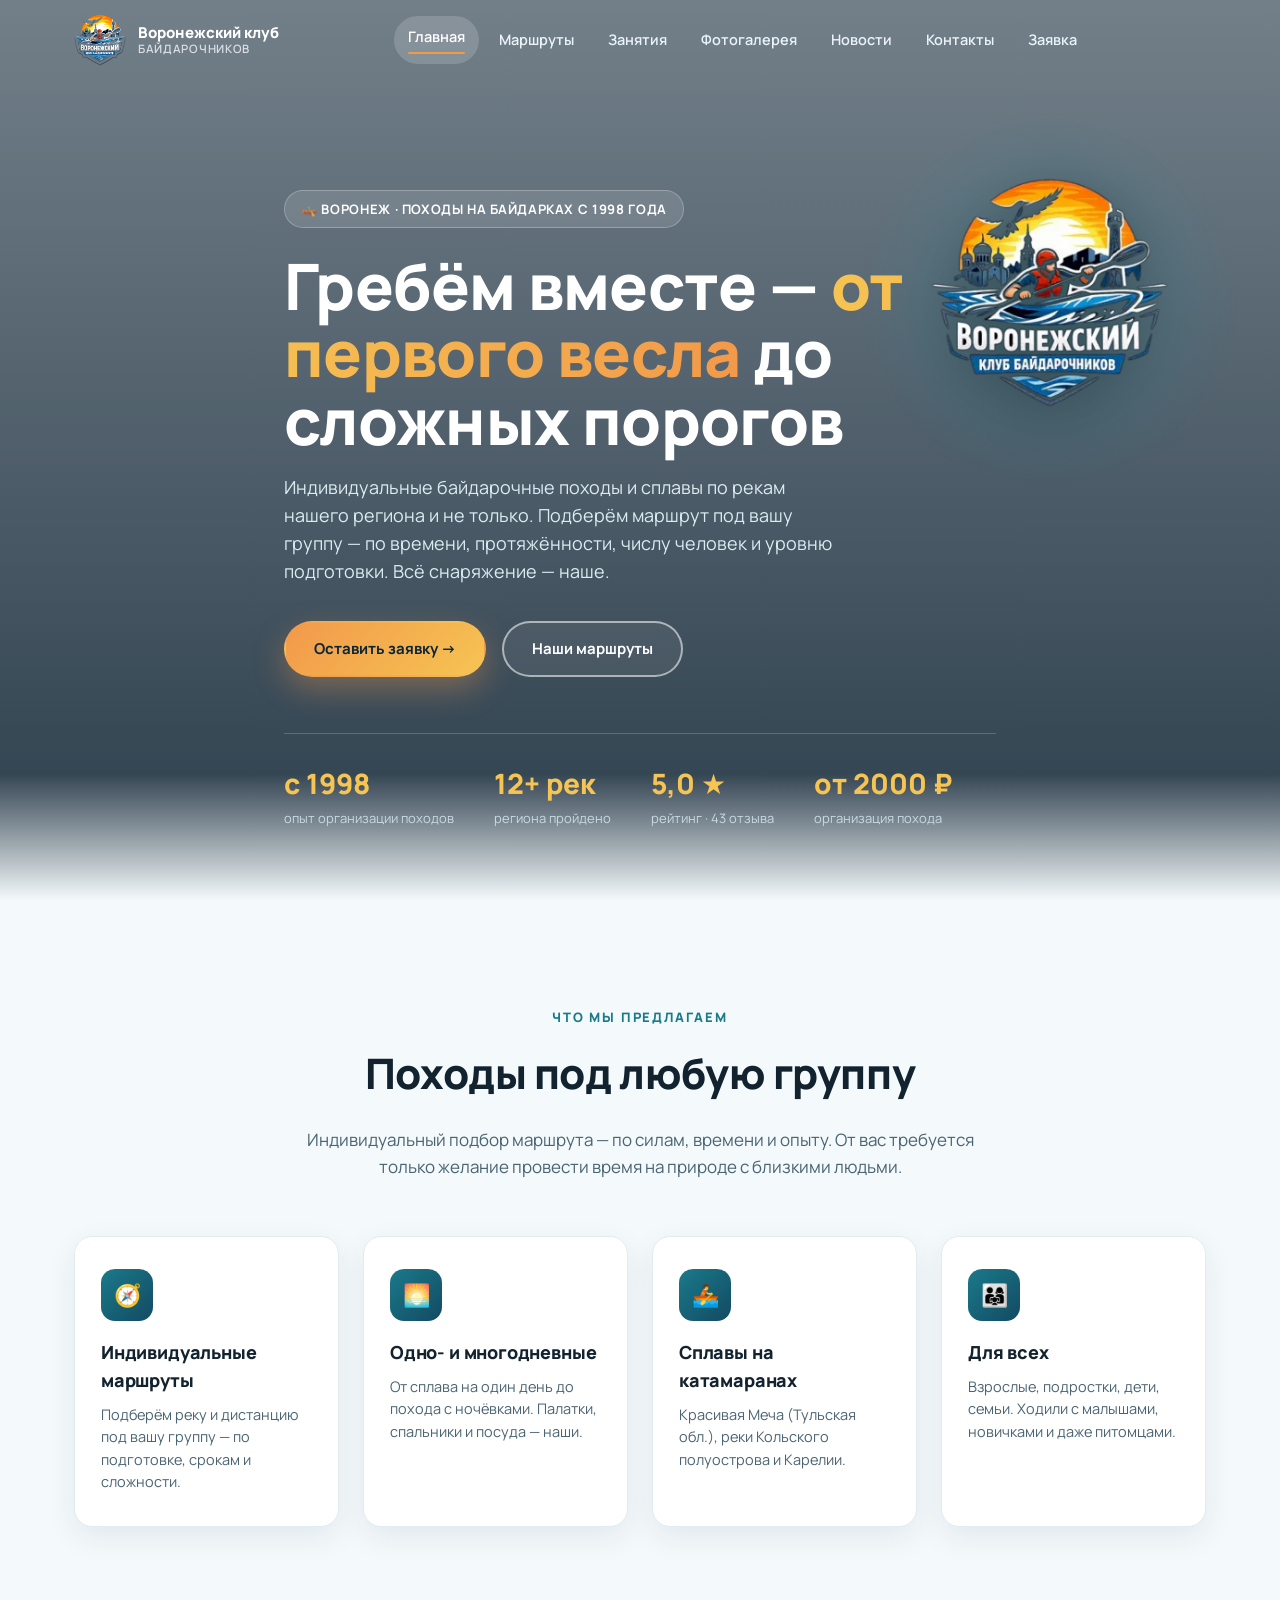
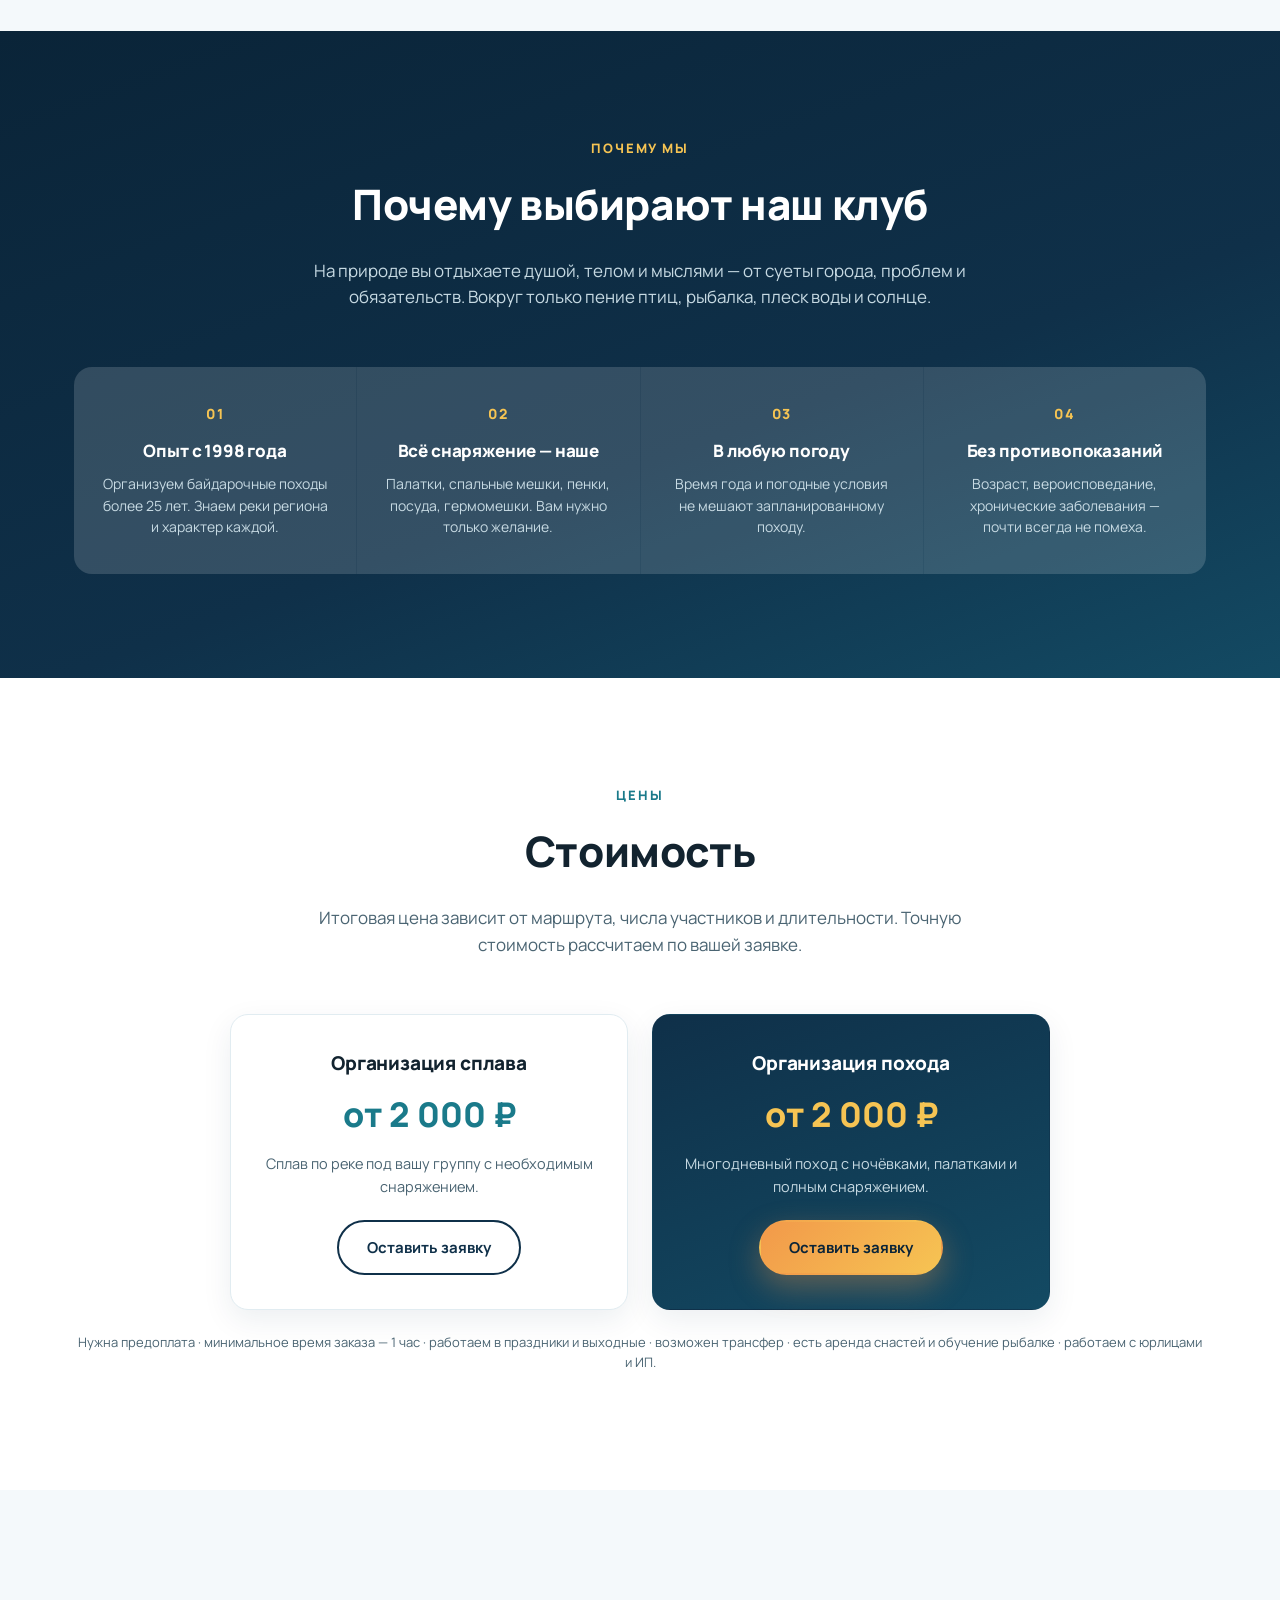
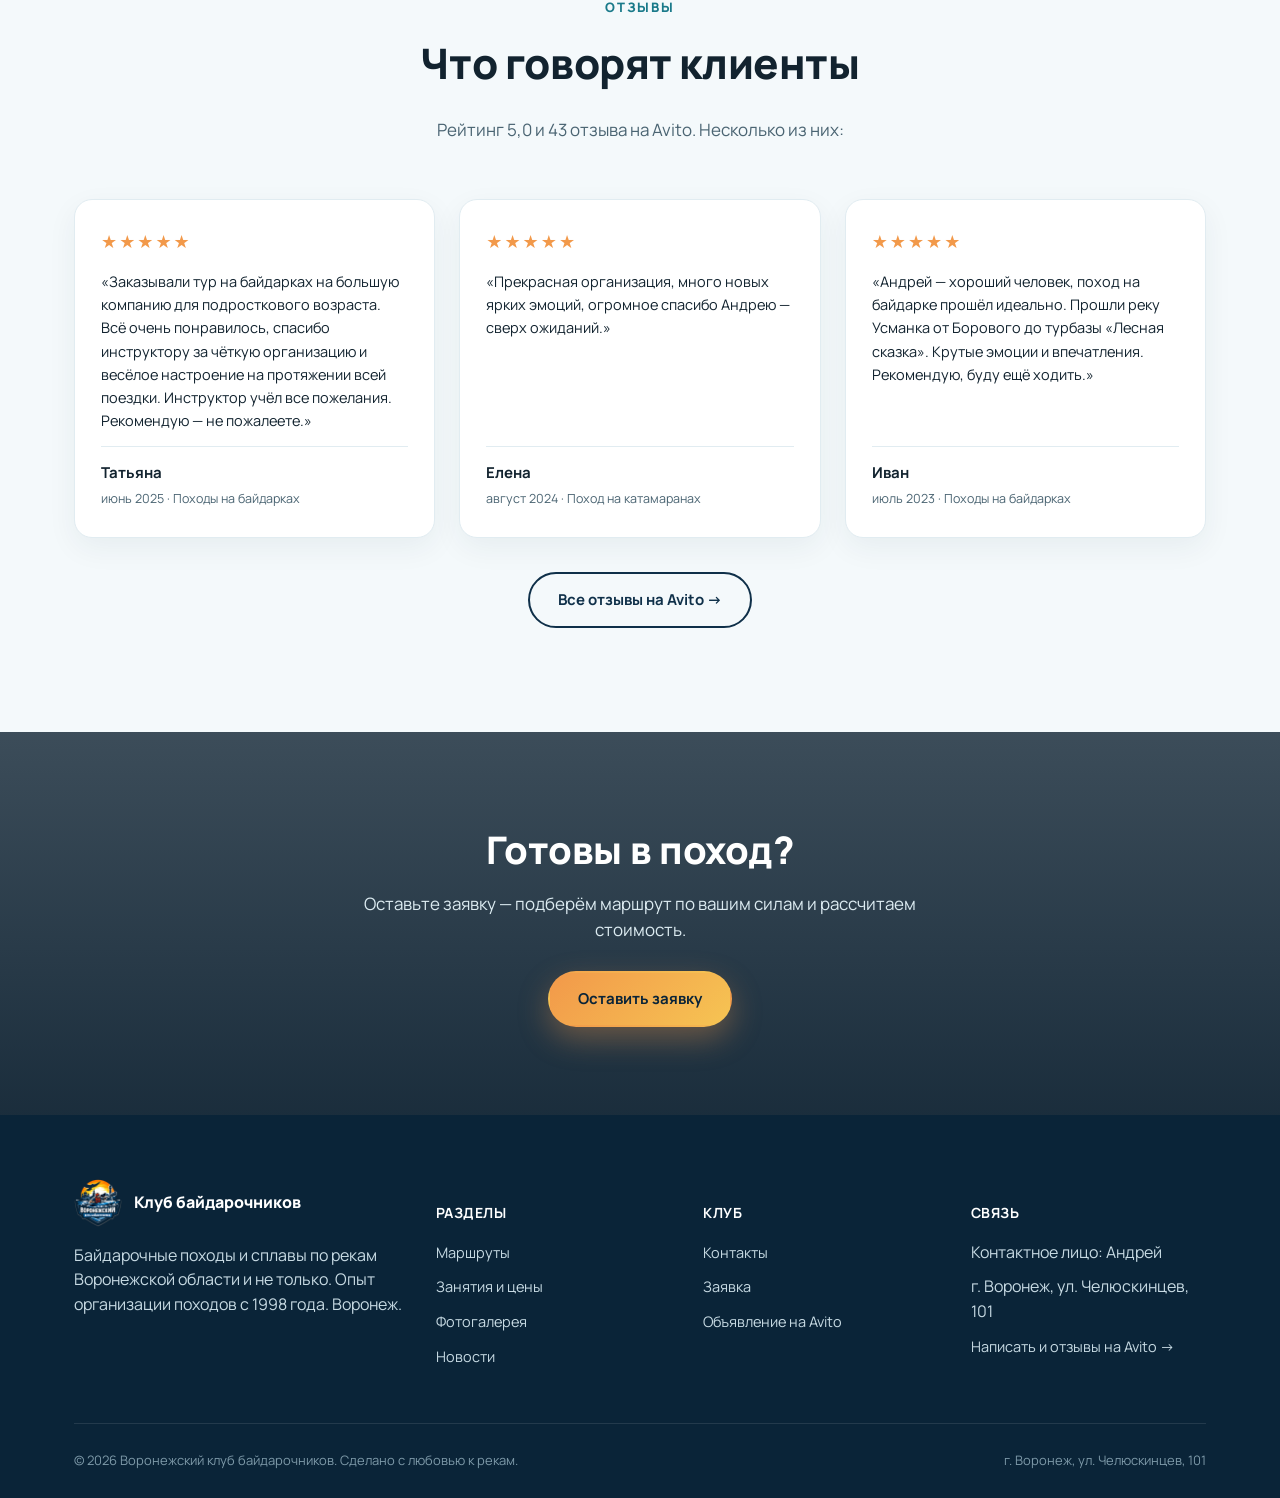
==== commit e4230fae: "Add files via upload" ====
--- a/index.html
+++ b/index.html
@@ -34,6 +34,10 @@
 </header>
 
 <section class="hero" id="home" style="--hero-bg:url('https://images.unsplash.com/photo-1562874749-35d09a73efbe?auto=format&fit=crop&w=2000&q=80')">
+  <div class="hero-logo" aria-hidden="true">
+    <img src="assets/logo-anim.webp" alt="Логотип Воронежского клуба байдарочников"
+         onerror="this.onerror=null;this.src='assets/logo.png';">
+  </div>
   <div class="container hero-inner">
     <span class="hero-badge">🛶 Воронеж · походы на байдарках с 1998 года</span>
     <h1>Гребём вместе — <em>от первого весла</em> до сложных порогов</h1>
@@ -146,9 +150,6 @@
   </div>
 </section>
 
-<div class="mobile-cta">
-  <a href="apply.html" class="btn btn--sun">Подать заявку</a>
-</div>
 <footer class="site-footer">
   <div class="container">
     <div class="footer-top">
--- a/assets/styles.css
+++ b/assets/styles.css
@@ -528,10 +528,6 @@
   .gallery-grid{grid-template-columns:repeat(3,1fr);}
   .main-nav{display:none;}
   .nav-toggle{display:block;}
-  /* на мобильных прячем кнопку из шапки — она уходит вниз экрана */
-  .header-cta .btn{display:none;}
-  .mobile-cta{display:block;}
-  body{padding-bottom:78px;}
 }
 @media(max-width:640px){
   .section{padding:72px 0;}
@@ -603,29 +599,6 @@
 .gallery-grid--full{grid-auto-rows:190px;}
 
 /* =========================================================
-   Мобильная фиксированная кнопка «Подать заявку» (внизу экрана)
-   ========================================================= */
-.mobile-cta{
-  display:none;               /* на десктопе скрыта, включается в @media ≤1024 */
-  position:fixed;
-  left:0;right:0;bottom:0;
-  z-index:1100;
-  padding:12px 16px calc(12px + env(safe-area-inset-bottom));
-  background:rgba(10,36,56,.96);
-  backdrop-filter:blur(10px);
-  box-shadow:0 -6px 22px rgba(0,0,0,.28);
-  border-top:1px solid rgba(255,255,255,.1);
-}
-.mobile-cta .btn{width:100%;justify-content:center;padding:15px 24px;font-size:16px;}
-
-/* Показ мобильной кнопки — правило идёт последним, чтобы перебить базовое display:none */
-@media(max-width:1024px){
-  .mobile-cta{display:block;}
-  .header-cta .btn{display:none;}
-  body{padding-bottom:78px;}
-}
-
-/* =========================================================
    Цены, отзывы, список рек (данные из объявления Avito)
    ========================================================= */
 /* Цены */
@@ -700,3 +673,36 @@
   .price-cards{grid-template-columns:1fr;}
   .reviews-grid{grid-template-columns:1fr;}
 }
+
+/* =========================================================
+   Анимированный логотип в hero (webp с прозрачностью) + покачивание
+   ========================================================= */
+.hero-logo{
+  position:absolute;
+  right:clamp(12px,5vw,90px);
+  top:clamp(96px,15vh,190px);
+  width:clamp(210px,26vw,360px);
+  aspect-ratio:1;
+  z-index:2;
+  pointer-events:none;
+  animation:heroSway 5s ease-in-out infinite;
+  will-change:transform;
+}
+.hero-logo::before{               /* мягкий круг-свечение за эмблемой */
+  content:"";
+  position:absolute;inset:-9%;
+  border-radius:50%;
+  background:radial-gradient(circle, rgba(63,182,201,.30), rgba(10,36,56,0) 68%);
+  z-index:-1;
+}
+.hero-logo img{
+  width:100%;height:100%;
+  object-fit:contain;
+  filter:drop-shadow(0 14px 34px rgba(0,0,0,.45));
+}
+@keyframes heroSway{
+  0%,100%{transform:rotate(-3deg) translateY(0);}
+  50%{transform:rotate(3deg) translateY(-10px);}
+}
+@media(max-width:1024px){ .hero-logo{display:none;} }   /* на мобильных прячем, чтобы не мешать тексту */
+@media(prefers-reduced-motion:reduce){ .hero-logo{animation:none;} }
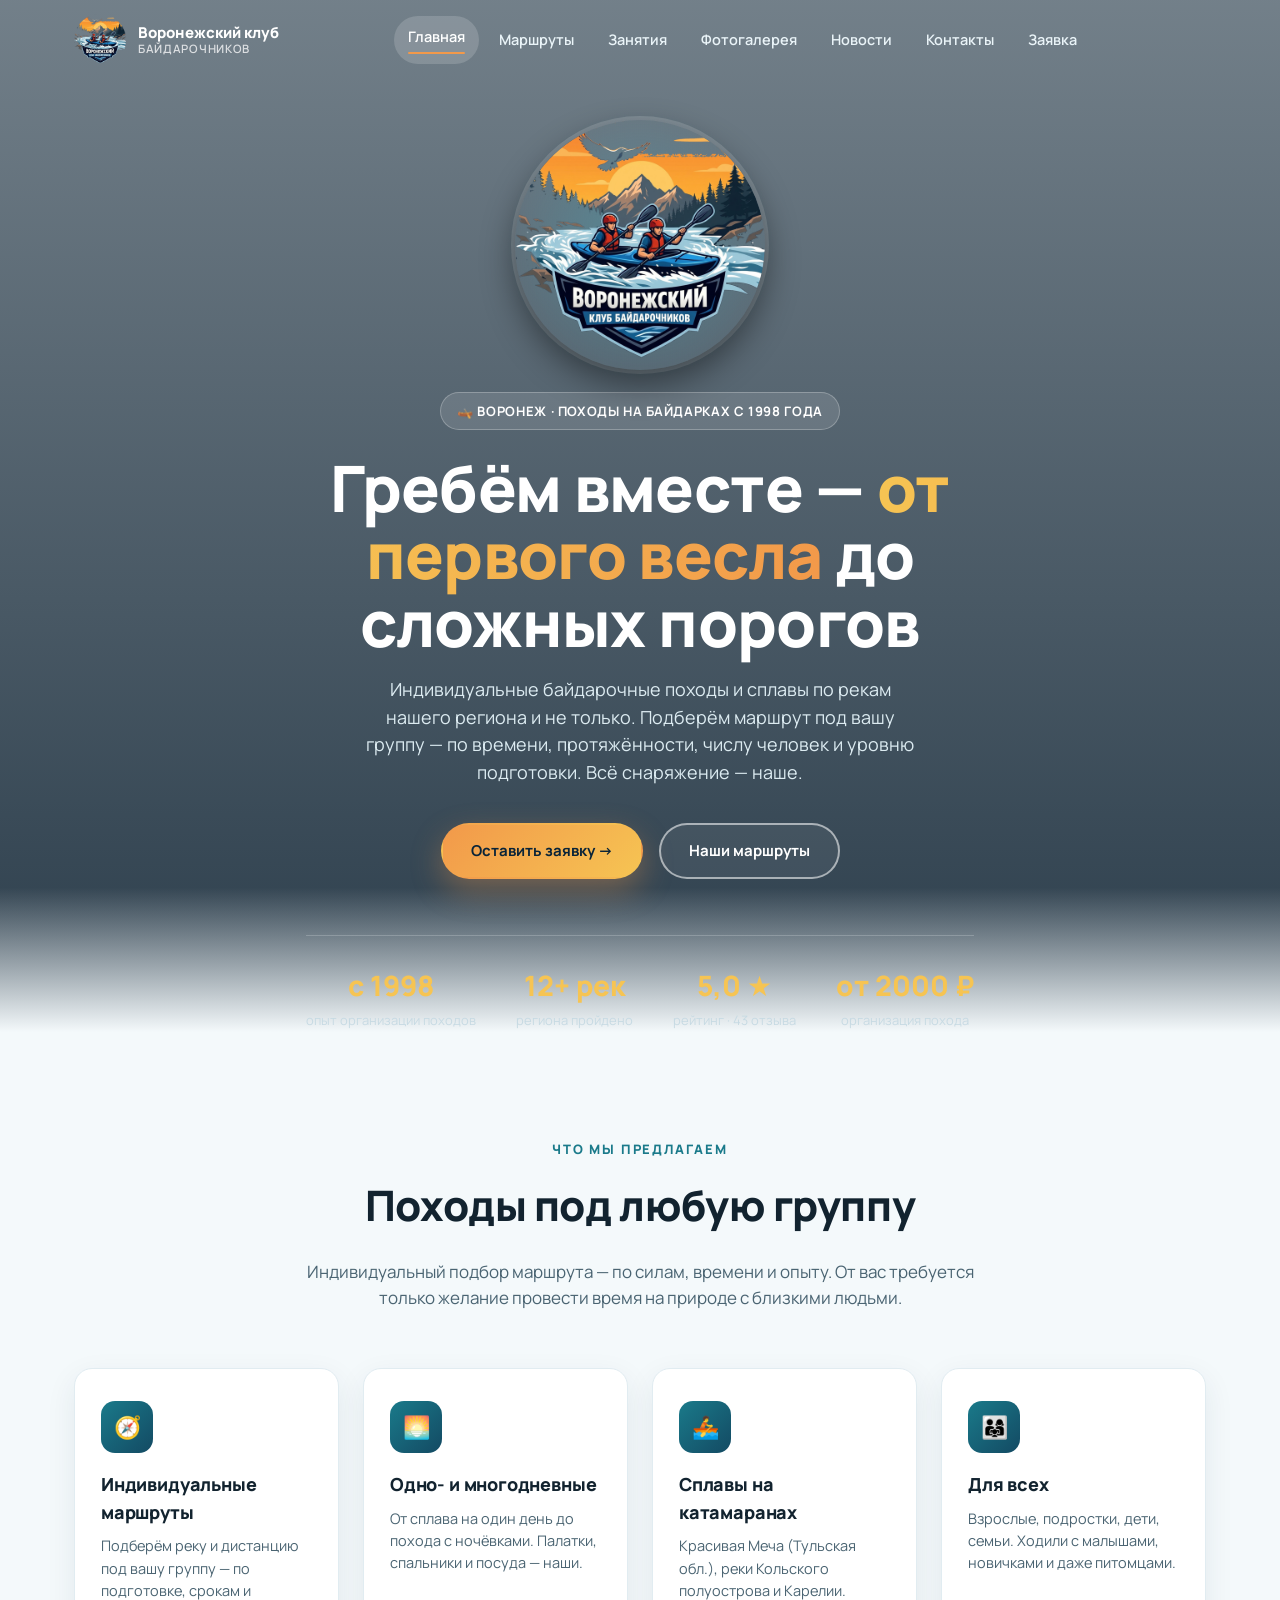
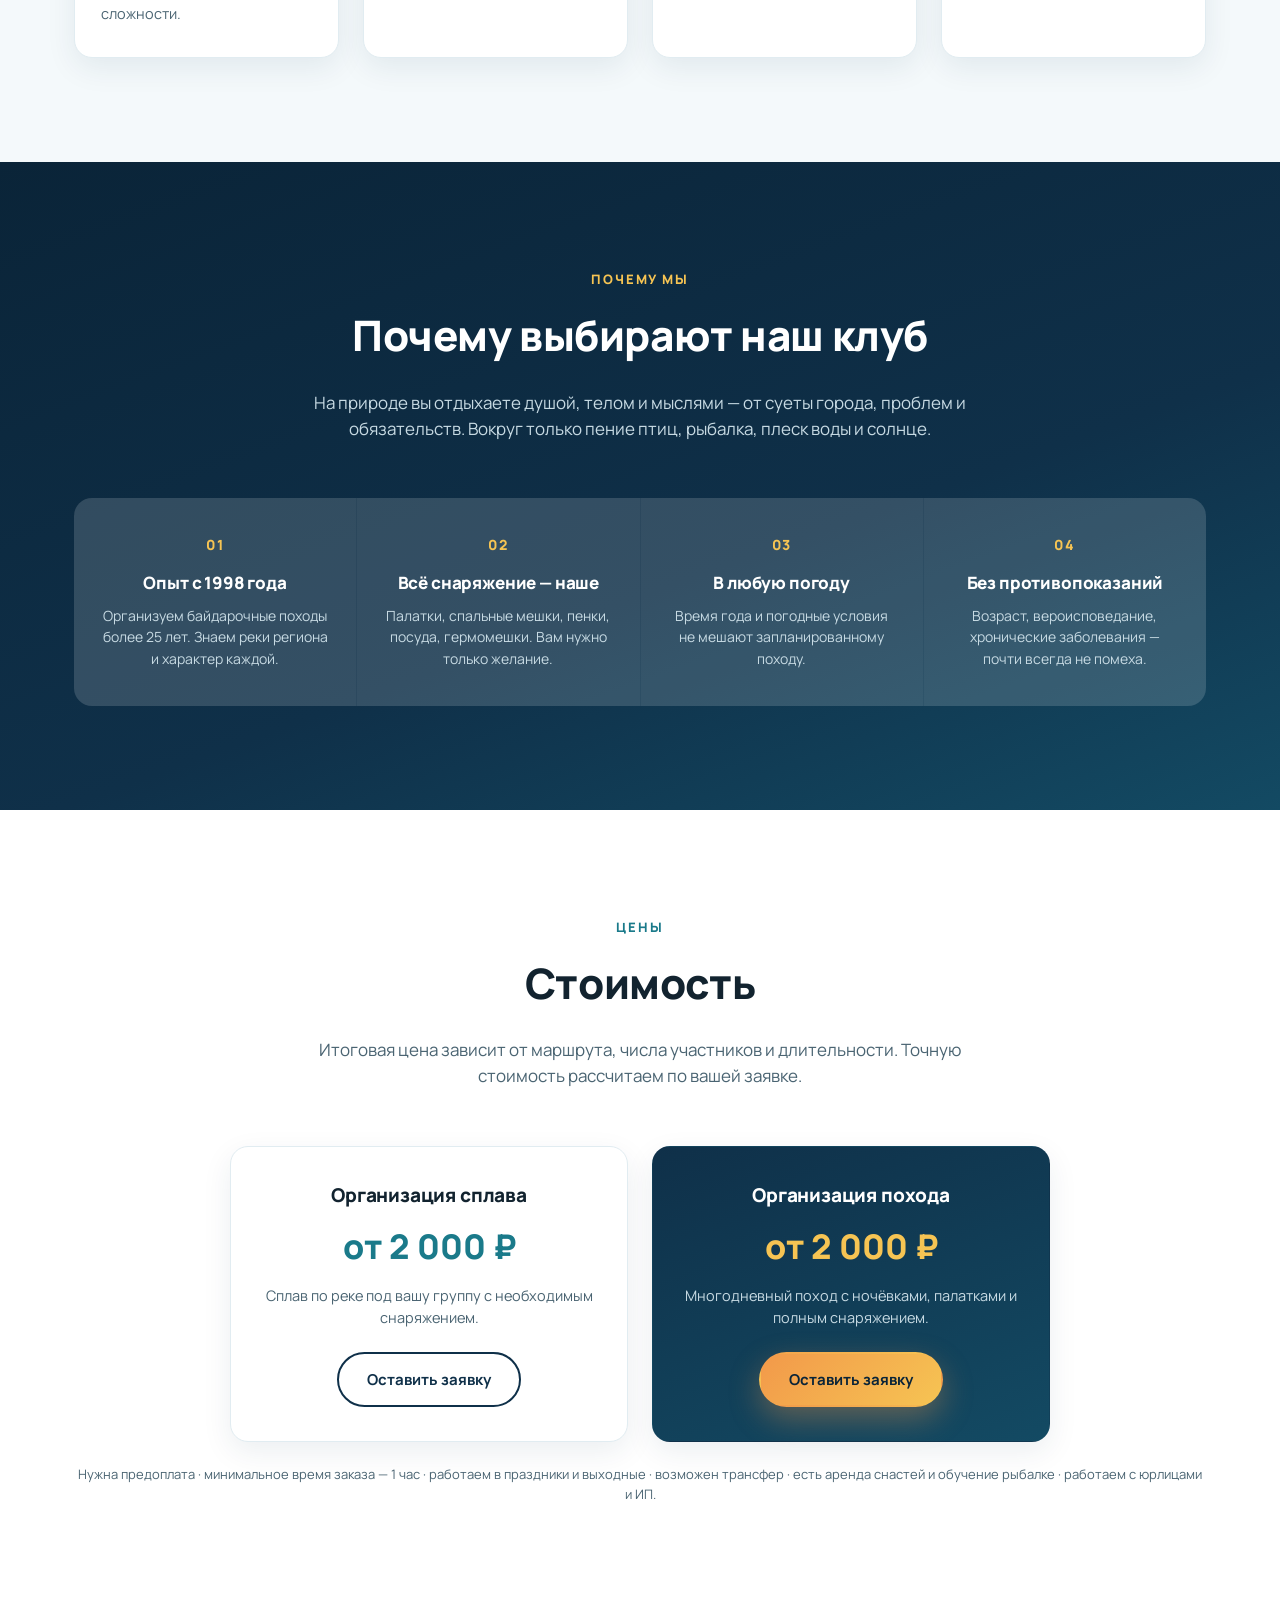
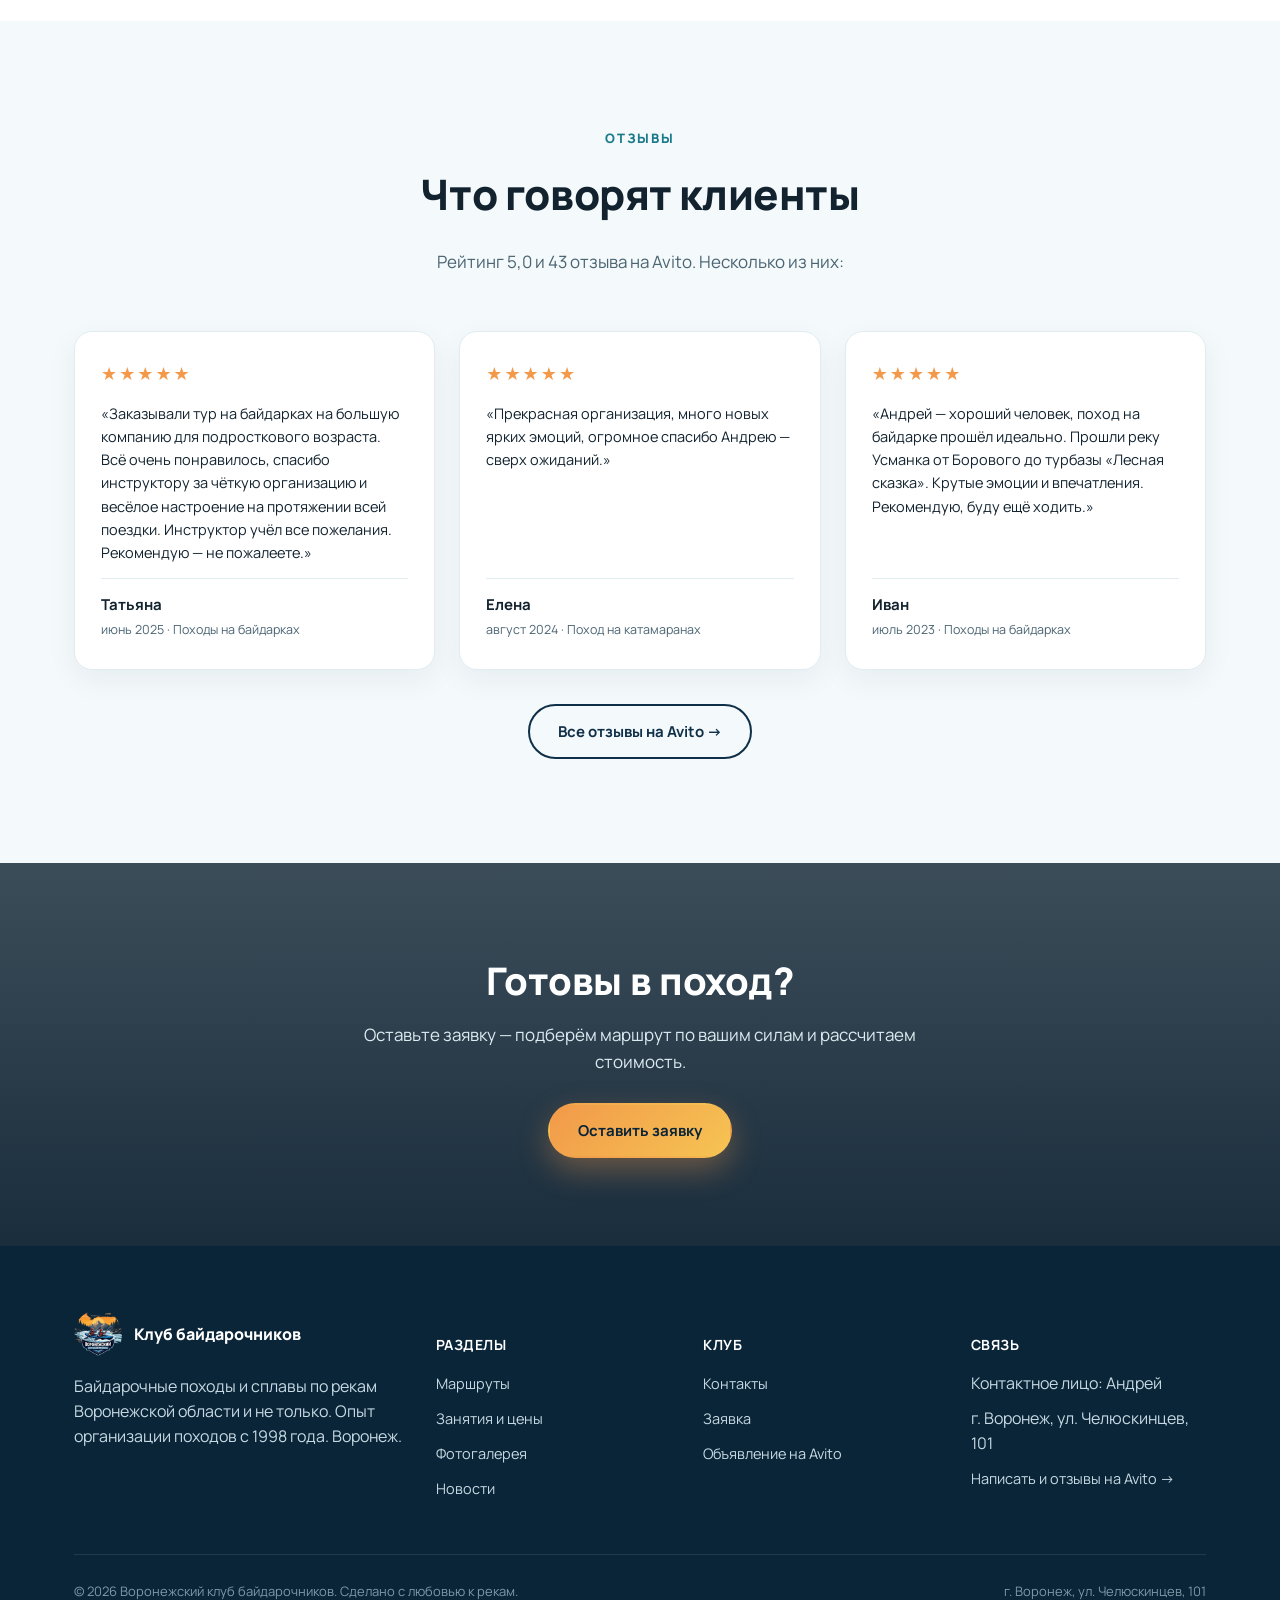
==== commit c4741135: "Add files via upload" ====
--- a/index.html
+++ b/index.html
@@ -34,11 +34,10 @@
 </header>
 
 <section class="hero" id="home" style="--hero-bg:url('https://images.unsplash.com/photo-1562874749-35d09a73efbe?auto=format&fit=crop&w=2000&q=80')">
-  <div class="hero-logo" aria-hidden="true">
-    <img src="assets/logo-anim.webp" alt="Логотип Воронежского клуба байдарочников"
-         onerror="this.onerror=null;this.src='assets/logo.png';">
-  </div>
-  <div class="container hero-inner">
+  <div class="container hero-inner hero-inner--center">
+    <div class="hero-logo">
+      <img src="assets/logo.png" alt="Логотип Воронежского клуба байдарочников">
+    </div>
     <span class="hero-badge">🛶 Воронеж · походы на байдарках с 1998 года</span>
     <h1>Гребём вместе — <em>от первого весла</em> до сложных порогов</h1>
     <p>Индивидуальные байдарочные походы и сплавы по рекам нашего региона и не только. Подберём маршрут под вашу группу — по времени, протяжённости, числу человек и уровню подготовки. Всё снаряжение — наше.</p>
--- a/assets/styles.css
+++ b/assets/styles.css
@@ -317,7 +317,6 @@
   font-size:13px;
   color:var(--ink-soft);
 }
-.leaflet-popup-content b{color:var(--navy);}
 
 /* ---------- Занятия ---------- */
 .schedule-table{
@@ -675,34 +674,63 @@
 }
 
 /* =========================================================
-   Анимированный логотип в hero (webp с прозрачностью) + покачивание
+   Центрированный hero: логотип по центру + покачивание
    ========================================================= */
+.hero-inner--center{
+  display:flex;
+  flex-direction:column;
+  align-items:center;
+  text-align:center;
+  max-width:860px;
+  margin-left:auto;
+  margin-right:auto;
+}
+.hero-inner--center .hero-p,
+.hero-inner--center p{margin-left:auto;margin-right:auto;}
+.hero-inner--center .hero-actions{justify-content:center;}
+.hero-inner--center .hero-stats{justify-content:center;}
+
 .hero-logo{
-  position:absolute;
-  right:clamp(12px,5vw,90px);
-  top:clamp(96px,15vh,190px);
-  width:clamp(210px,26vw,360px);
+  width:clamp(180px,22vw,250px);
   aspect-ratio:1;
+  margin:0 auto 22px;
+  position:relative;
   z-index:2;
-  pointer-events:none;
   animation:heroSway 5s ease-in-out infinite;
   will-change:transform;
 }
-.hero-logo::before{               /* мягкий круг-свечение за эмблемой */
+.hero-logo::before{               /* мягкое свечение-круг за логотипом */
   content:"";
-  position:absolute;inset:-9%;
+  position:absolute;inset:-8%;
   border-radius:50%;
-  background:radial-gradient(circle, rgba(63,182,201,.30), rgba(10,36,56,0) 68%);
+  background:radial-gradient(circle, rgba(63,182,201,.35), rgba(10,36,56,0) 66%);
   z-index:-1;
 }
 .hero-logo img{
   width:100%;height:100%;
   object-fit:contain;
-  filter:drop-shadow(0 14px 34px rgba(0,0,0,.45));
+  border-radius:50%;                /* чистый круглый край */
+  box-shadow:0 14px 34px rgba(0,0,0,.45), 0 0 0 4px rgba(255,255,255,.16);
 }
 @keyframes heroSway{
-  0%,100%{transform:rotate(-3deg) translateY(0);}
-  50%{transform:rotate(3deg) translateY(-10px);}
-}
-@media(max-width:1024px){ .hero-logo{display:none;} }   /* на мобильных прячем, чтобы не мешать тексту */
+  0%,100%{transform:rotate(-2.5deg) translateY(0);}
+  50%{transform:rotate(2.5deg) translateY(-8px);}
+}
 @media(prefers-reduced-motion:reduce){ .hero-logo{animation:none;} }
+
+/* Заглушка карты, пока не вставлен ключ Яндекс.Карт */
+.map-fallback{
+  width:100%;height:100%;min-height:340px;
+  display:flex;flex-direction:column;align-items:center;justify-content:center;gap:10px;
+  text-align:center;padding:32px;
+  background:linear-gradient(160deg,#eaf3f7,#dbeaf1);
+  color:var(--ink-soft);
+}
+.map-fallback b{font-size:18px;color:var(--navy);}
+.map-fallback span{font-size:14px;max-width:420px;}
+.map-fallback code{background:#fff;padding:2px 6px;border-radius:6px;font-size:12.5px;color:var(--teal);}
+.map-fallback a{
+  margin-top:6px;font-weight:700;color:#fff;background:var(--teal);
+  padding:10px 20px;border-radius:999px;font-size:14px;
+}
+#routes-map, #contacts-map{ overflow:hidden; background:#e8f1f5; }
